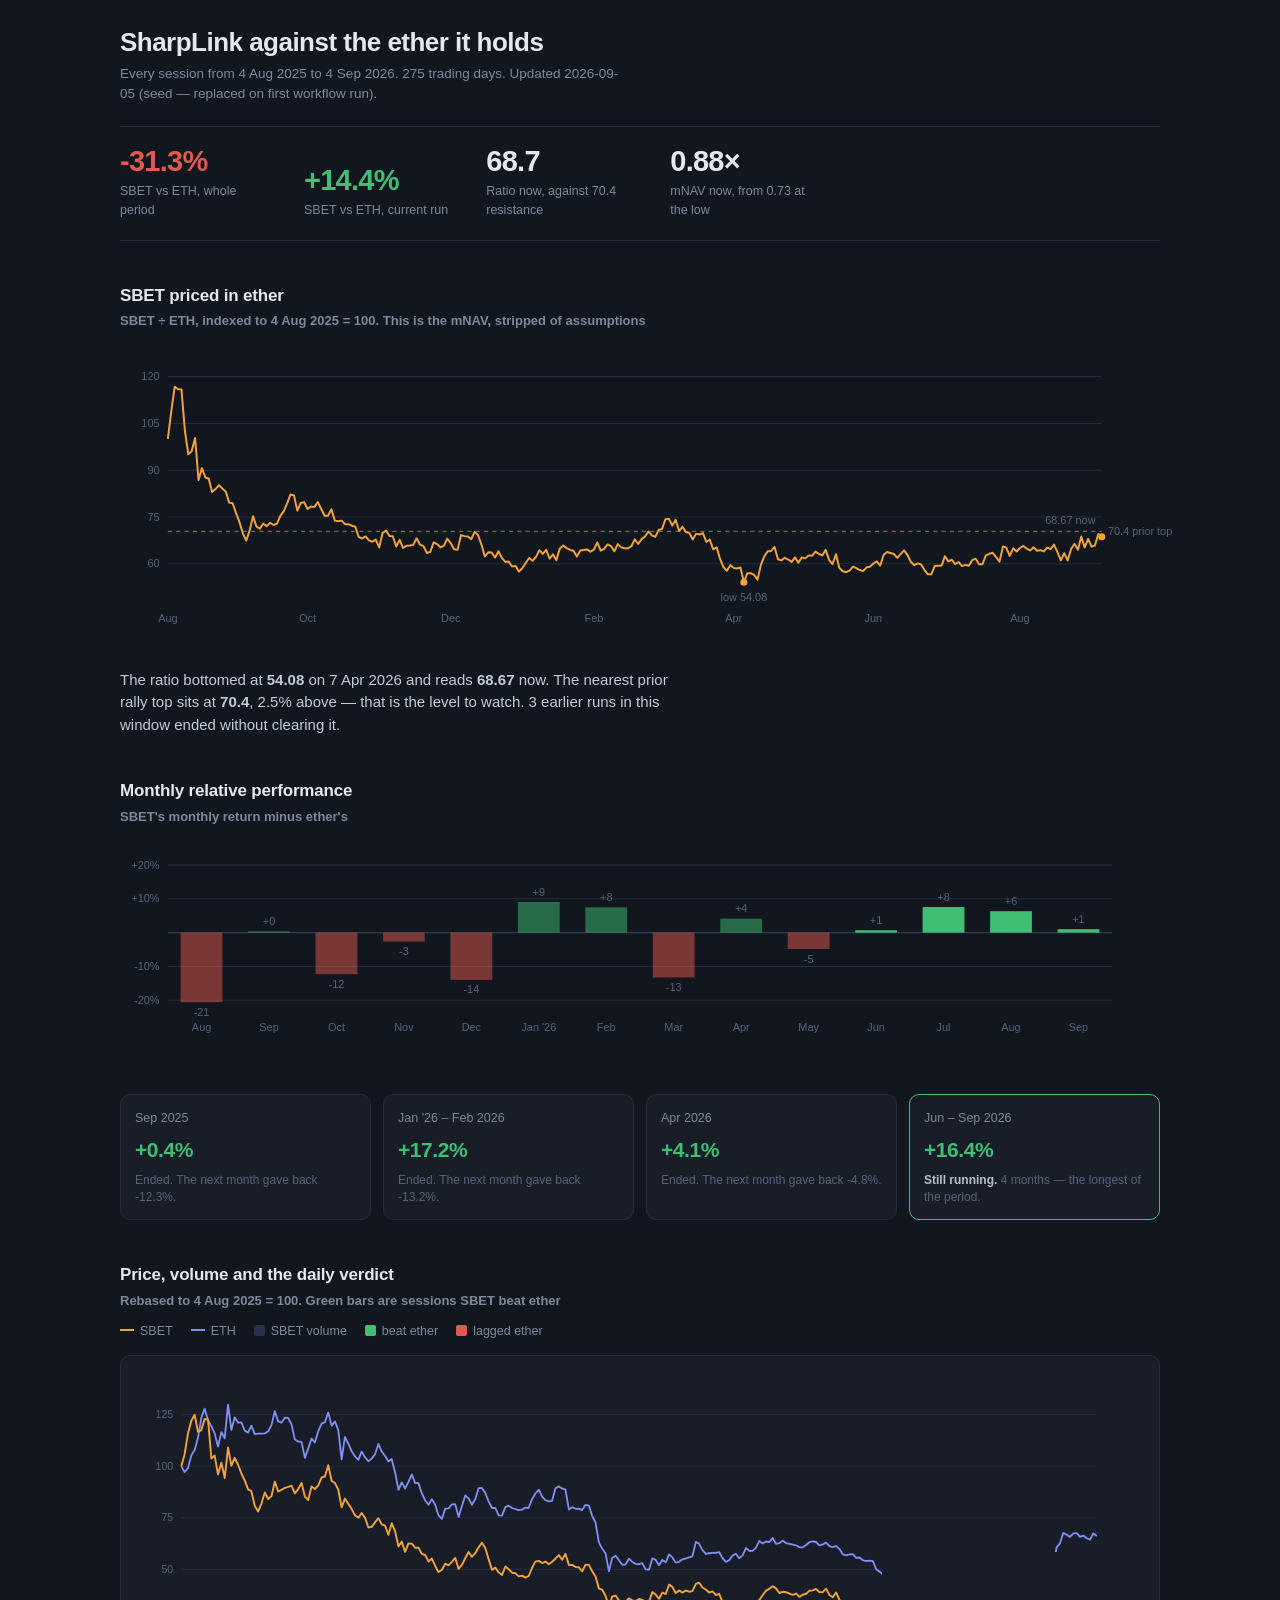
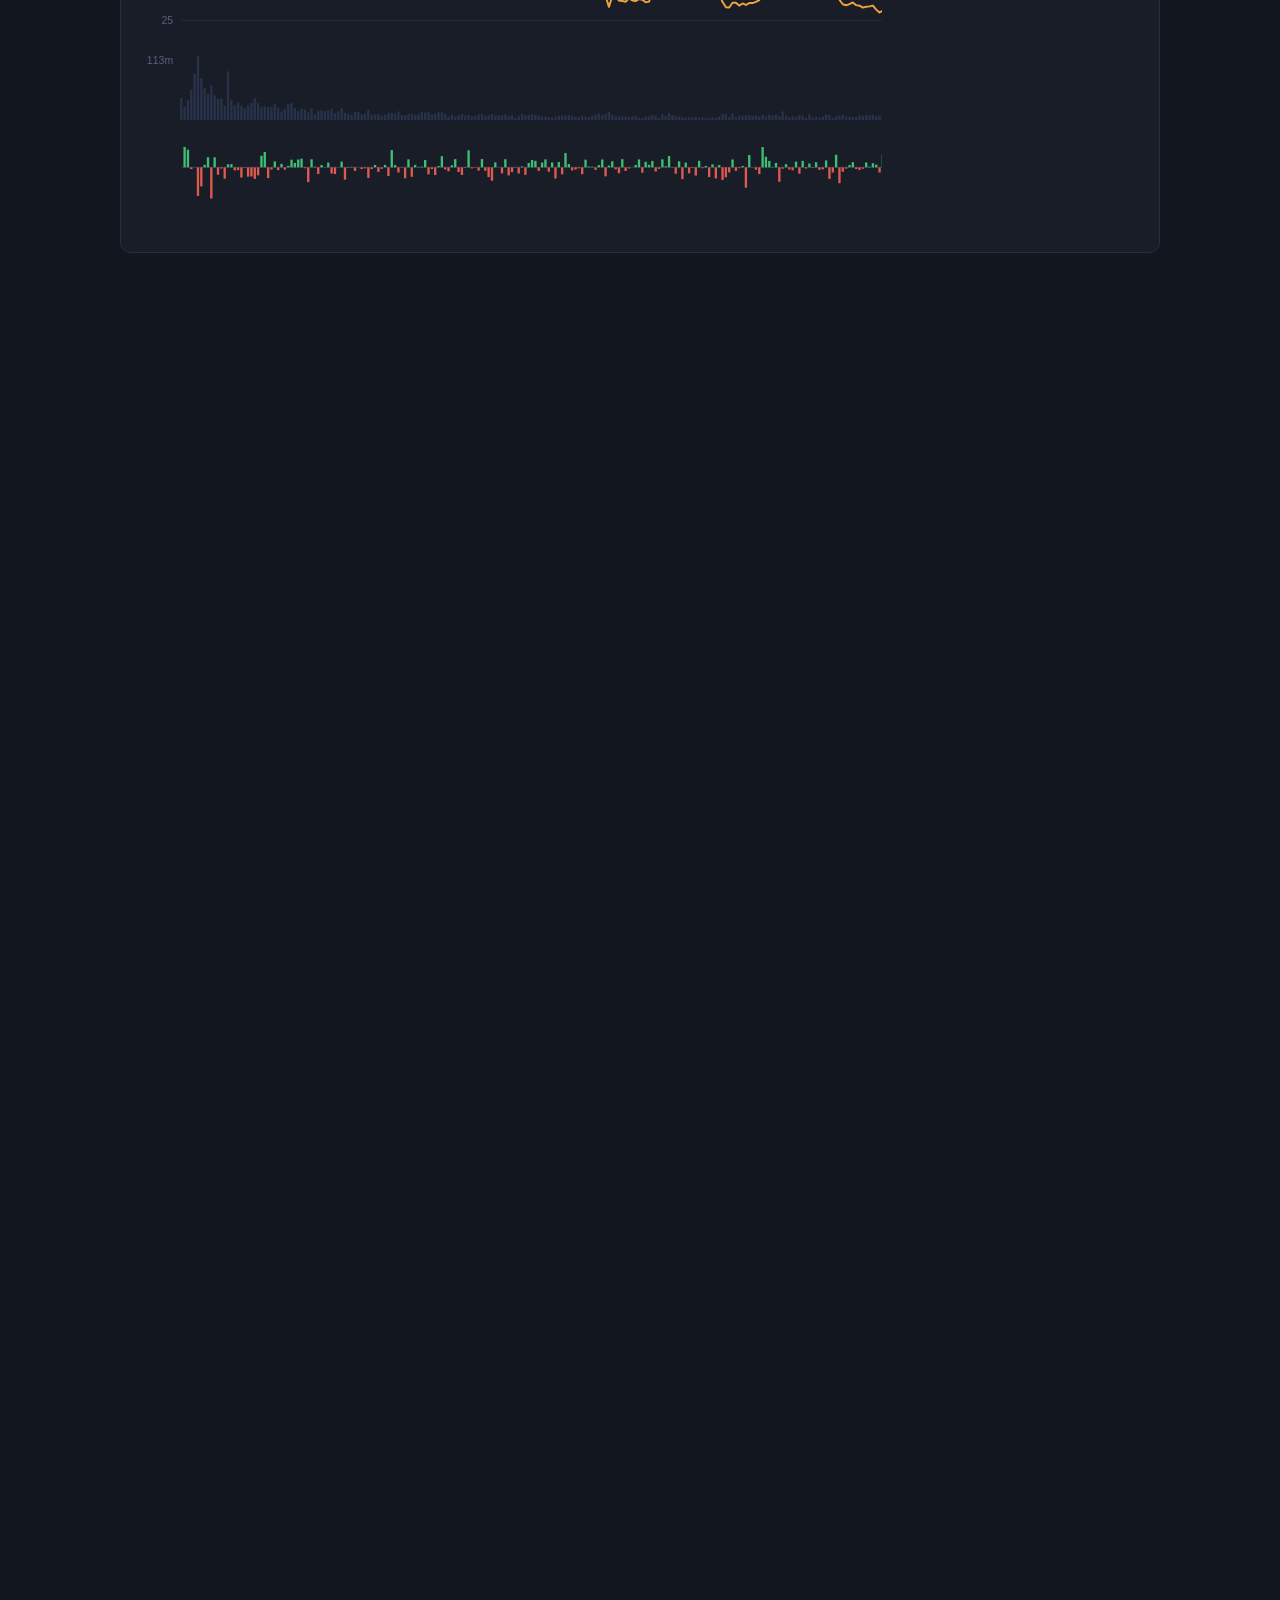
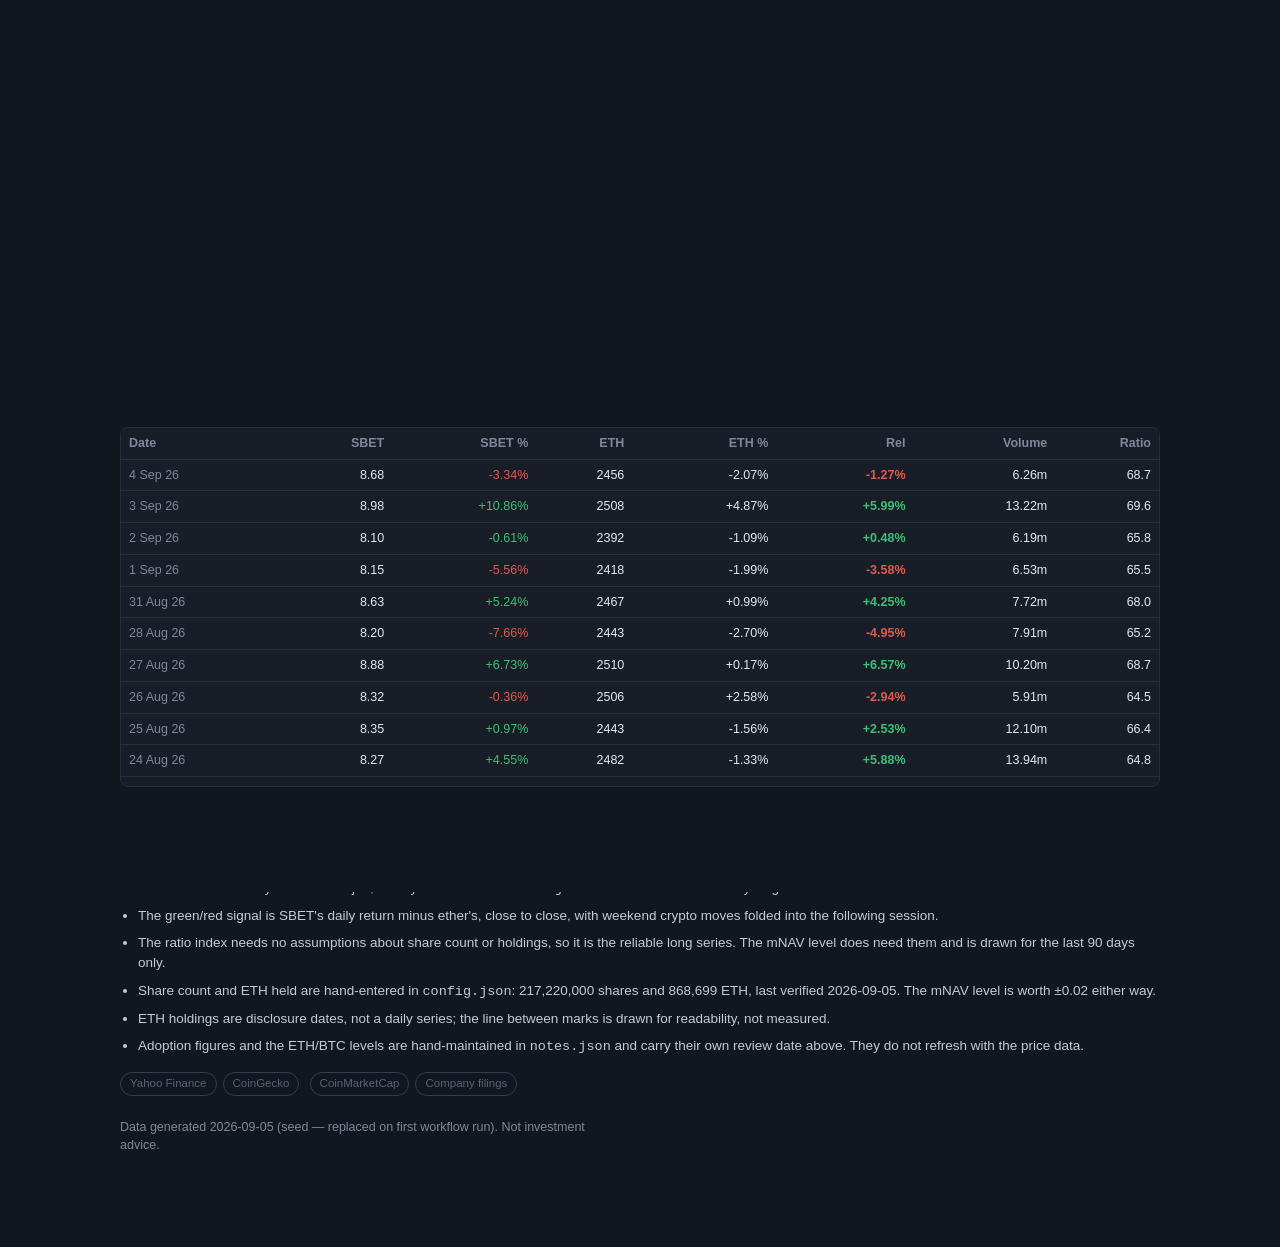
==== index.html @ e98cbf92 "Add SBET vs ETH mNAV dashboard Unpacks the seven files embedded in bootstrap.sh (index.html, update." ====
<!DOCTYPE html>
<html lang="en">
<head>
<meta charset="utf-8">
<meta name="viewport" content="width=device-width,initial-scale=1">
<title>SBET vs ETH — mNAV monitor</title>
<meta name="description" content="Daily tracker of SharpLink Gaming's market value against the ether it holds.">
<style>
  :root{
    --ground:#12161f;--panel:#181d28;--rule:#262d3c;--rule2:#333c50;
    --ink:#e4e8f0;--mute:#7e889c;--dim:#59627a;
    --sbet:#f2a33c;--eth:#8091f5;--up:#3fbf74;--dn:#e05a4e;--vol:#28324a;
  }
  *{box-sizing:border-box}
  html,body{margin:0;padding:0}
  body{background:var(--ground);color:var(--ink);
    font-family:"Inter","Helvetica Neue",Helvetica,Arial,system-ui,sans-serif;
    font-size:15px;line-height:1.5;-webkit-font-smoothing:antialiased;font-variant-numeric:tabular-nums}
  .wrap{max-width:1080px;margin:0 auto;padding:28px 20px 80px}
  h1{font-size:26px;line-height:1.15;letter-spacing:-.02em;font-weight:650;margin:0 0 6px}
  h2{font-size:17px;letter-spacing:-.01em;font-weight:620;margin:0 0 3px}
  h3{font-size:13px;font-weight:600;color:var(--mute);margin:0 0 12px}
  p{margin:0 0 12px;max-width:68ch;color:#c3cad8}
  .sub{color:var(--mute);font-size:13.5px;margin:0}
  section{margin-top:42px}
  b{font-weight:640}
  .hero{border-top:1px solid var(--rule);border-bottom:1px solid var(--rule);margin-top:22px;padding:20px 0}
  .figs{display:flex;flex-wrap:wrap;gap:26px 38px;align-items:flex-end}
  .fig{min-width:112px}
  .fig .v{font-size:29px;font-weight:650;letter-spacing:-.025em;line-height:1}
  .fig .l{font-size:12.5px;color:var(--mute);margin-top:6px;max-width:21ch}
  .pos{color:var(--up)}.neg{color:var(--dn)}
  .lg{display:flex;flex-wrap:wrap;gap:8px 18px;font-size:12.5px;color:var(--mute);margin:0 0 14px}
  .lg i{display:inline-block;width:11px;height:11px;border-radius:2px;margin-right:6px;vertical-align:-1px;font-style:normal}
  .lg .ln{width:14px;height:2px;border-radius:0;vertical-align:4px}
  svg{display:block;width:100%;height:auto;overflow:visible}
  .gridline{stroke:var(--rule);stroke-width:1}
  .axtx{fill:var(--dim);font-size:10.5px;font-family:inherit}
  .panel{background:var(--panel);border:1px solid var(--rule);border-radius:10px;padding:18px 16px}
  table{width:100%;border-collapse:collapse;font-size:12.5px}
  th,td{padding:6px 8px;text-align:right;border-bottom:1px solid var(--rule)}
  th{color:var(--mute);font-weight:600;position:sticky;top:0;background:var(--panel)}
  td:first-child,th:first-child{text-align:left;color:var(--mute)}
  .scroll{max-height:360px;overflow:auto;border:1px solid var(--rule);border-radius:8px;background:var(--panel)}
  .cards{display:grid;grid-template-columns:repeat(auto-fit,minmax(178px,1fr));gap:12px}
  .card{background:var(--panel);border:1px solid var(--rule);border-radius:10px;padding:14px}
  .card .v{font-size:21px;font-weight:640;letter-spacing:-.02em}
  .card .k{font-size:12.5px;color:var(--mute);margin-bottom:7px}
  .card .n{font-size:12px;color:var(--dim);margin-top:6px;line-height:1.4}
  .note{font-size:12.5px;color:var(--mute);max-width:72ch}
  .note b,.card .n b{color:#b8c0d0}
  ul{padding-left:18px;margin:0 0 12px;color:#c3cad8;font-size:13.5px}
  li{margin-bottom:7px}
  .tag{display:inline-block;font-size:11.5px;color:var(--dim);border:1px solid var(--rule2);
    border-radius:20px;padding:2px 9px;margin:0 6px 6px 0}
  #tip{font-size:12.5px;color:var(--mute);min-height:19px;margin-top:8px}
  #tip b{color:var(--ink)}
  .banner{border:1px solid var(--dn);background:rgba(224,90,78,.09);color:#f0b5af;
    border-radius:9px;padding:11px 14px;font-size:13px;margin-top:18px}
  .asof{font-size:11.5px;color:var(--dim);margin-top:8px}
  #err{display:none;border:1px solid var(--dn);background:rgba(224,90,78,.09);
    border-radius:9px;padding:16px;color:#f0b5af;font-size:14px}
  #load{color:var(--mute);font-size:14px;padding:40px 0}
  @media (max-width:560px){h1{font-size:22px}.fig .v{font-size:24px}}
</style>
</head>
<body>
<div class="wrap">
  <h1>SharpLink against the ether it holds</h1>
  <p class="sub" id="strap">Loading…</p>
  <div id="stale" class="banner" style="display:none"></div>
  <div id="err"></div>
  <div id="load">Fetching data…</div>

  <div id="app" style="display:none">
    <div class="hero"><div class="figs">
      <div class="fig"><div class="v" id="f1">–</div><div class="l" id="l1"></div></div>
      <div class="fig"><div class="v" id="f2">–</div><div class="l" id="l2"></div></div>
      <div class="fig"><div class="v" id="f3">–</div><div class="l" id="l3"></div></div>
      <div class="fig"><div class="v" id="f4">–</div><div class="l" id="l4"></div></div>
    </div></div>

    <section>
      <h2>SBET priced in ether</h2>
      <h3 id="h-ratio"></h3>
      <svg id="ratio" viewBox="0 0 1000 300" preserveAspectRatio="none"></svg>
      <p id="p-ratio" style="margin-top:14px"></p>
    </section>

    <section>
      <h2>Monthly relative performance</h2>
      <h3>SBET's monthly return minus ether's</h3>
      <svg id="mbars" viewBox="0 0 1000 230" preserveAspectRatio="none"></svg>
      <div class="cards" id="runs" style="margin-top:16px"></div>
    </section>

    <section>
      <h2>Price, volume and the daily verdict</h2>
      <h3 id="h-main"></h3>
      <div class="lg">
        <span><i class="ln" style="background:var(--sbet)"></i>SBET</span>
        <span><i class="ln" style="background:var(--eth)"></i>ETH</span>
        <span><i style="background:var(--vol)"></i>SBET volume</span>
        <span><i style="background:var(--up)"></i>beat ether</span>
        <span><i style="background:var(--dn)"></i>lagged ether</span>
      </div>
      <div class="panel">
        <svg id="main" viewBox="0 0 1000 430" preserveAspectRatio="none"></svg>
        <div id="tip">Tap or hover a session for the numbers.</div>
      </div>
      <p class="note" style="margin-top:14px" id="p-main"></p>
    </section>

    <section>
      <h2>mNAV level</h2>
      <h3 id="h-mnav"></h3>
      <svg id="mnav" viewBox="0 0 1000 220" preserveAspectRatio="none"></svg>
      <p class="note" style="margin-top:12px" id="p-mnav"></p>
    </section>

    <section>
      <h2>The treasury behind the multiple</h2>
      <h3>Disclosed ETH holdings, from company releases</h3>
      <svg id="hold" viewBox="0 0 1000 210" preserveAspectRatio="none"></svg>
      <p class="note" style="margin-top:12px" id="p-hold"></p>
    </section>

    <section>
      <h2>ETH/BTC</h2>
      <h3 id="h-ebtc"></h3>
      <svg id="ebtc" viewBox="0 0 1000 250" preserveAspectRatio="none"></svg>
      <p class="note" style="margin-top:12px" id="p-ebtc"></p>
    </section>

    <section>
      <h2>The adoption backdrop</h2>
      <div class="cards" id="cards"></div>
      <p class="note" style="margin-top:14px" id="p-adopt"></p>
      <p class="asof" id="adopt-asof"></p>
    </section>

    <section>
      <h2>Session data</h2>
      <div class="scroll"><table id="tbl"><thead><tr>
        <th>Date</th><th>SBET</th><th>SBET %</th><th>ETH</th><th>ETH %</th>
        <th>Rel</th><th>Volume</th><th>Ratio</th></tr></thead><tbody></tbody></table></div>
    </section>

    <section>
      <h2>Sources and limits</h2>
      <ul>
        <li>SBET daily bars from the Yahoo Finance chart API, split-adjusted, with Stooq as fallback.
          ETH and BTC daily closes from CoinGecko, with CoinMarketCap's data API as fallback. Refreshed
          by a scheduled job; history accumulates in <code>data.json</code> so the archive outlives any
          single API's lookback window.</li>
        <li>The green/red signal is SBET's daily return minus ether's, close to close, with weekend
          crypto moves folded into the following session.</li>
        <li>The ratio index needs no assumptions about share count or holdings, so it is the reliable
          long series. The mNAV level does need them and is drawn for the last 90 days only.</li>
        <li id="li-cfg"></li>
        <li>ETH holdings are disclosure dates, not a daily series; the line between marks is drawn for
          readability, not measured.</li>
        <li>Adoption figures and the ETH/BTC levels are hand-maintained in <code>notes.json</code> and
          carry their own review date above. They do not refresh with the price data.</li>
      </ul>
      <div style="margin-top:14px">
        <span class="tag">Yahoo Finance</span><span class="tag">CoinGecko</span>
        <span class="tag">CoinMarketCap</span><span class="tag">Company filings</span>
      </div>
      <p class="note" style="margin-top:16px" id="p-foot"></p>
    </section>
  </div>
</div>

<script>
const $=id=>document.getElementById(id);
const NS="http://www.w3.org/2000/svg";
const el=(n,a={})=>{const e=document.createElementNS(NS,n);for(const k in a)e.setAttribute(k,a[k]);return e;};
const MON=["Jan","Feb","Mar","Apr","May","Jun","Jul","Aug","Sep","Oct","Nov","Dec"];
const md=s=>{const p=s.split("-");return p[2].replace(/^0/,"")+" "+MON[+p[1]-1];};
const my=s=>{const p=s.split("-");return MON[+p[1]-1]+(p[1]==="01"?" '"+p[0].slice(2):"");};
const pc=(v,d)=>(v>=0?"+":"")+v.toFixed(d===undefined?2:d)+"%";
const monthTicks=a=>{const t=[];let l="";a.forEach((r,i)=>{const m=r.d.slice(0,7);
  if(m!==l){t.push([i,r.d]);l=m;}});return t;};

fetch("data.json?t="+Date.now()).then(r=>{
  if(!r.ok) throw new Error("data.json returned HTTP "+r.status);
  return r.json();
}).then(render).catch(e=>{
  $("load").style.display="none";
  $("err").style.display="block";
  $("err").textContent="Could not load data.json — "+e.message+
    ". The dashboard shows nothing rather than something stale.";
});

function render(D){
  const S=D.series, B=S.filter(r=>r.rel!==undefined), st=D.stats, N=D.notes;
  $("load").style.display="none"; $("app").style.display="block";
  $("strap").textContent="Every session from "+md(S[0].d)+" "+S[0].d.slice(0,4)+" to "+
    md(S[S.length-1].d)+" "+S[S.length-1].d.slice(0,4)+". "+S.length+
    " trading days. Updated "+D.generated+".";

  if(D.config.stale){
    $("stale").style.display="block";
    $("stale").innerHTML="<b>Holdings and share count are "+D.config.stale_days+
      " days old.</b> No free API publishes them, so they are maintained by hand in "+
      "config.json. The mNAV panel below is unreliable until they are refreshed; "+
      "the ratio chart is unaffected.";
  }

  /* hero */
  const hero=[
    [pc(D.legs[0].r,1), "SBET vs ETH, whole period"],
    [pc(D.legs[2].r,1), "SBET vs ETH, current run"],
    [st.ri_now.toFixed(1), st.shelf? "Ratio now, against "+st.shelf+" resistance"
                                   : "Ratio now — above every prior top"],
    [st.mnav_now? st.mnav_now.toFixed(2)+"\u00D7":"n/a",
     "mNAV now, from "+(st.mnav_low? st.mnav_low.toFixed(2):"–")+" at the low"]];
  hero.forEach(([v,l],i)=>{
    const f=$("f"+(i+1)); f.textContent=v; $("l"+(i+1)).textContent=l;
    if(i<2) f.className="v "+(parseFloat(v)>=0?"pos":"neg");
  });

  /* ---- ratio ---- */
  $("h-ratio").textContent="SBET \u00F7 ETH, indexed to "+md(S[0].d)+" "+S[0].d.slice(0,4)+
    " = 100. This is the mNAV, stripped of assumptions";
  (function(){
    const svg=$("ratio"),W=1000,PL=46,PR=56,PT=18,H=230,n=S.length;
    const vals=S.map(r=>r.ri), lo=Math.min(...vals)-6, hi=Math.max(...vals, st.shelf||0)+8;
    const step=(W-PL-PR)/(n-1), x=i=>PL+i*step, y=v=>PT+H-(v-lo)/(hi-lo)*H;
    const tick=Math.max(5,Math.round((hi-lo)/5/5)*5);
    for(let v=Math.ceil(lo/tick)*tick;v<hi;v+=tick){
      svg.appendChild(el("line",{x1:PL,x2:W-PR,y1:y(v),y2:y(v),class:"gridline"}));
      const t=el("text",{x:PL-8,y:y(v)+3.5,class:"axtx","text-anchor":"end"});
      t.textContent=v;svg.appendChild(t);}
    if(st.shelf){
      svg.appendChild(el("line",{x1:PL,x2:W-PR,y1:y(st.shelf),y2:y(st.shelf),
        stroke:"var(--dn)","stroke-width":1.2,"stroke-dasharray":"4 4",opacity:.8}));
      const t=el("text",{x:W-PR+6,y:y(st.shelf)+4,class:"axtx",fill:"var(--dn)"});
      t.textContent=st.shelf+" prior top";svg.appendChild(t);}
    svg.appendChild(el("path",{d:S.map((r,i)=>(i?"L":"M")+x(i).toFixed(1)+" "+y(r.ri).toFixed(1)).join(" "),
      fill:"none",stroke:"var(--sbet)","stroke-width":1.9,"stroke-linejoin":"round"}));
    const li=vals.indexOf(Math.min(...vals));
    [[li,"low "+st.low_ri,18],[n-1,st.ri_now+" now",-12]].forEach(([i,tx,dy])=>{
      svg.appendChild(el("circle",{cx:x(i),cy:y(vals[i]),r:3.4,fill:"var(--sbet)"}));
      const t=el("text",{x:x(i)+(i===n-1?-6:0),y:y(vals[i])+dy,class:"axtx",fill:"var(--mute)",
        "text-anchor":i===n-1?"end":"middle"});t.textContent=tx;svg.appendChild(t);});
    monthTicks(S).forEach(([i,d],k)=>{if(k%2)return;
      const t=el("text",{x:x(i),y:PT+H+20,class:"axtx","text-anchor":"middle"});
      t.textContent=my(d);svg.appendChild(t);});
  })();
  const dead=D.runs.filter(r=>!r.live), liveRun=D.runs.find(r=>r.live);
  $("p-ratio").innerHTML="The ratio bottomed at <b>"+st.low_ri+"</b> on "+md(st.low_d)+" "+
    st.low_d.slice(0,4)+" and reads <b>"+st.ri_now+"</b> now. "+
    (st.shelf
      ? "The nearest prior rally top sits at <b>"+st.shelf+"</b>, "+st.shelf_gap+
        "% above — that is the level to watch. "+dead.length+" earlier "+
        (dead.length===1?"run":"runs")+" in this window ended without clearing it."
      : "It has cleared every prior rally top in this window, which is the first genuinely new "+
        "information this chart has produced.");

  /* ---- monthly bars ---- */
  (function(){
    const svg=$("mbars"),W=1000,PL=46,PR=46,PT=16,H=150,M=D.months,n=M.length;
    const step=(W-PL-PR)/n,bw=step*0.62,mx=Math.max(...M.map(m=>Math.abs(m.r)))*1.12;
    const x=i=>PL+step*(i+0.5),y=v=>PT+H/2-v/mx*(H/2);
    svg.appendChild(el("line",{x1:PL,x2:W-PR,y1:y(0),y2:y(0),stroke:"var(--rule2)","stroke-width":1}));
    [-20,-10,10,20].forEach(v=>{if(Math.abs(v)>mx)return;
      svg.appendChild(el("line",{x1:PL,x2:W-PR,y1:y(v),y2:y(v),class:"gridline"}));
      const t=el("text",{x:PL-8,y:y(v)+3.5,class:"axtx","text-anchor":"end"});
      t.textContent=(v>0?"+":"")+v+"%";svg.appendChild(t);});
    const liveMonths=liveRun? M.filter(m=>m.m>=liveRun.a).length : 0;
    M.forEach((m,i)=>{
      svg.appendChild(el("rect",{x:x(i)-bw/2,y:Math.min(y(m.r),y(0)),width:bw,
        height:Math.abs(y(m.r)-y(0)),fill:m.r>0?"var(--up)":"var(--dn)",
        opacity:i>=n-liveMonths?1:.5}));
      const t=el("text",{x:x(i),y:PT+H+20,class:"axtx","text-anchor":"middle"});
      t.textContent=my(m.m+"-01");svg.appendChild(t);
      const v=el("text",{x:x(i),y:y(m.r)+(m.r>0?-6:13),class:"axtx","text-anchor":"middle",
        fill:m.r>0?"var(--up)":"var(--dn)"});
      v.textContent=(m.r>0?"+":"")+m.r.toFixed(0);svg.appendChild(v);});
  })();
  $("runs").innerHTML=D.runs.map(r=>{
    const span=r.a===r.b? my(r.a+"-01")+" "+r.a.slice(0,4) : my(r.a+"-01")+" \u2013 "+my(r.b+"-01")+" "+r.b.slice(0,4);
    const tail=r.live
      ? "<b>Still running.</b> "+r.n+" month"+(r.n>1?"s":"")+" \u2014 "+
        (r.n>Math.max(0,...dead.map(x=>x.n))?"the longest of the period.":"not yet the longest.")
      : "Ended. The next month gave back "+r.after.toFixed(1)+"%.";
    return '<div class="card"'+(r.live?' style="border-color:var(--up)"':'')+'><div class="k">'+
      span+'</div><div class="v'+(r.r>0?' pos':'')+'">'+pc(r.r,1)+
      '</div><div class="n">'+tail+'</div></div>';}).join("");

  /* ---- main overlay ---- */
  $("h-main").textContent="Rebased to "+md(S[0].d)+" "+S[0].d.slice(0,4)+
    " = 100. Green bars are sessions SBET beat ether";
  (function(){
    const svg=$("main"),W=1000,PL=44,PR=46,PT=14,PH=250,GAP=16,VH=64,SH=62,n=S.length;
    const step=(W-PL-PR)/(n-1),bw=Math.max(step*0.7,1.2);
    const s0=S[0].sbet,e0=S[0].eth;
    const rs=S.map(r=>r.sbet/s0*100),re=S.map(r=>r.eth/e0*100);
    const lo=Math.max(0,Math.min(...rs,...re)-8),hi=Math.max(...rs,...re)+8;
    const x=i=>PL+i*step,yP=v=>PT+PH-(v-lo)/(hi-lo)*PH;
    const vmax=Math.max(...S.map(r=>r.vol)),vTop=PT+PH+GAP,yV=v=>vTop+VH-v/vmax*VH;
    const sTop=vTop+VH+GAP+SH/2,smax=Math.max(...B.map(r=>Math.abs(r.rel))),yS=v=>sTop-v/smax*(SH/2);
    [25,50,75,100,125,150].forEach(v=>{if(v<lo||v>hi)return;
      svg.appendChild(el("line",{x1:PL,x2:W-PR,y1:yP(v),y2:yP(v),class:"gridline"}));
      const t=el("text",{x:PL-8,y:yP(v)+3.5,class:"axtx","text-anchor":"end"});
      t.textContent=v;svg.appendChild(t);});
    S.forEach((r,i)=>svg.appendChild(el("rect",{x:x(i)-bw/2,y:yV(r.vol),width:bw,
      height:vTop+VH-yV(r.vol),fill:"var(--vol)"})));
    const vh=el("text",{x:PL-8,y:vTop+8,class:"axtx","text-anchor":"end"});
    vh.textContent=(vmax/1e6).toFixed(0)+"m";svg.appendChild(vh);
    svg.appendChild(el("line",{x1:PL,x2:W-PR,y1:sTop,y2:sTop,stroke:"var(--rule2)","stroke-width":1}));
    B.forEach(r=>{const i=S.indexOf(r),yy=yS(r.rel);
      svg.appendChild(el("rect",{x:x(i)-bw/2,y:Math.min(yy,sTop),width:bw,
        height:Math.abs(sTop-yy),fill:r.rel>0?"var(--up)":"var(--dn)"}));});
    const pth=a=>a.map((v,i)=>(i?"L":"M")+x(i).toFixed(1)+" "+yP(v).toFixed(1)).join(" ");
    svg.appendChild(el("path",{d:pth(re),fill:"none",stroke:"var(--eth)","stroke-width":1.8,"stroke-linejoin":"round"}));
    svg.appendChild(el("path",{d:pth(rs),fill:"none",stroke:"var(--sbet)","stroke-width":1.9,"stroke-linejoin":"round"}));
    monthTicks(S).forEach(([i,d],k)=>{if(k%2)return;
      const t=el("text",{x:x(i),y:sTop+SH/2+18,class:"axtx","text-anchor":"middle"});
      t.textContent=my(d);svg.appendChild(t);});
    const cur=el("line",{x1:0,x2:0,y1:PT,y2:sTop+SH/2,stroke:"var(--rule2)","stroke-width":1,opacity:0});
    svg.appendChild(cur);
    svg.appendChild(el("rect",{x:0,y:0,width:W,height:430,fill:"transparent"}));
    function move(ev){
      const bb=svg.getBoundingClientRect();
      const px=(ev.touches?ev.touches[0].clientX:ev.clientX)-bb.left;
      const i=Math.max(0,Math.min(n-1,Math.round((px/bb.width*W-PL)/step))),r=S[i];
      cur.setAttribute("opacity",1);cur.setAttribute("x1",x(i));cur.setAttribute("x2",x(i));
      $("tip").innerHTML="<b>"+md(r.d)+" "+r.d.slice(0,4)+"</b> \u00B7 SBET $"+r.sbet.toFixed(2)+
        (r.rs!==undefined?" ("+pc(r.rs)+")":"")+" \u00B7 ETH $"+r.eth.toFixed(0)+
        (r.re!==undefined?" ("+pc(r.re)+")":"")+" \u00B7 vol "+(r.vol/1e6).toFixed(1)+"m"+
        (r.rel!==undefined?" \u00B7 <b style='color:"+(r.rel>0?"var(--up)":"var(--dn)")+
        "'>rel "+pc(r.rel)+"</b>":"")+" \u00B7 ratio "+r.ri.toFixed(1);}
    svg.addEventListener("mousemove",move);
    svg.addEventListener("touchmove",e=>{move(e);e.preventDefault();},{passive:false});
    svg.addEventListener("mouseleave",()=>{cur.setAttribute("opacity",0);
      $("tip").textContent="Tap or hover a session for the numbers.";});
  })();
  $("p-main").innerHTML="Across all "+st.sessions+" measurable sessions SBET beat ether on <b>"+
    st.green_pct+"%</b> of them. Green days average <b>"+pc(st.avg_green)+
    "</b> of outperformance against <b>"+pc(st.avg_red)+"</b> on red ones.";

  /* ---- mNAV ---- */
  const A=S.filter(r=>r.mnav!==undefined);
  $("h-mnav").textContent="Market cap \u00F7 ether held \u2014 "+
    D.config.eth_held.toLocaleString()+" ETH, "+(D.config.shares/1e6).toFixed(1)+
    "m shares, verified "+D.config.last_verified;
  (function(){
    const svg=$("mnav"),W=1000,PL=48,PR=46,PT=14,H=150,n=A.length;
    const v=A.map(r=>r.mnav),lo=Math.min(...v)-.03,hi=Math.max(...v)+.03;
    const step=(W-PL-PR)/(n-1),x=i=>PL+i*step,y=q=>PT+H-(q-lo)/(hi-lo)*H;
    for(let q=Math.ceil(lo*50)/50;q<hi;q+=0.06){
      svg.appendChild(el("line",{x1:PL,x2:W-PR,y1:y(q),y2:y(q),class:"gridline"}));
      const t=el("text",{x:PL-8,y:y(q)+3.5,class:"axtx","text-anchor":"end"});
      t.textContent=q.toFixed(2);svg.appendChild(t);}
    svg.appendChild(el("path",{d:A.map((r,i)=>(i?"L":"M")+x(i).toFixed(1)+" "+y(r.mnav).toFixed(1)).join(" "),
      fill:"none",stroke:"var(--sbet)","stroke-width":2.2,"stroke-linejoin":"round"}));
    [[v.indexOf(Math.min(...v)),17],[v.indexOf(Math.max(...v)),-10]].forEach(([i,dy])=>{
      svg.appendChild(el("circle",{cx:x(i),cy:y(v[i]),r:3.5,fill:"var(--sbet)"}));
      const t=el("text",{x:x(i)+(i>n-6?-6:0),y:y(v[i])+dy,class:"axtx",fill:"var(--mute)",
        "text-anchor":i>n-6?"end":"middle"});
      t.textContent=v[i].toFixed(3)+" \u00B7 "+md(A[i].d);svg.appendChild(t);});
    A.forEach((r,i)=>{if(i%10&&i!==n-1)return;
      const t=el("text",{x:x(i),y:PT+H+22,class:"axtx","text-anchor":"middle"});
      t.textContent=md(r.d);svg.appendChild(t);});
  })();
  $("p-mnav").innerHTML="Last 90 sessions only. Both denominators drift \u2014 SharpLink's holdings "+
    "and its share count \u2014 and neither is published daily, so extending a fixed-input mNAV "+
    "further back would be fiction. For the long view use the ratio chart above.";

  /* ---- holdings ---- */
  (function(){
    const svg=$("hold"),W=1000,PL=58,PR=58,PT=18,H=130,P=D.holdings,n=P.length;
    const vs=P.map(p=>p[1]),lo=Math.min(...vs)*0.96,hi=Math.max(...vs)*1.04;
    const step=(W-PL-PR)/(n-1),x=i=>PL+i*step,y=v=>PT+H-(v-lo)/(hi-lo)*H;
    for(let v=Math.ceil(lo/50000)*50000;v<hi;v+=50000){
      svg.appendChild(el("line",{x1:PL,x2:W-PR,y1:y(v),y2:y(v),class:"gridline"}));
      const t=el("text",{x:PL-8,y:y(v)+3.5,class:"axtx","text-anchor":"end"});
      t.textContent=(v/1000)+"k";svg.appendChild(t);}
    svg.appendChild(el("path",{d:P.map((p,i)=>(i?"L":"M")+x(i).toFixed(1)+" "+y(p[1]).toFixed(1)).join(" "),
      fill:"none",stroke:"var(--eth)","stroke-width":2,"stroke-linejoin":"round"}));
    P.forEach((p,i)=>{
      svg.appendChild(el("circle",{cx:x(i),cy:y(p[1]),r:3.2,fill:"var(--eth)"}));
      if(i===0||i===n-1){const t=el("text",{x:x(i),y:y(p[1])+16,class:"axtx",
        "text-anchor":"middle",fill:"var(--mute)"});
        t.textContent=p[1].toLocaleString();svg.appendChild(t);}
      const dl=el("text",{x:x(i),y:PT+H+22,class:"axtx","text-anchor":"middle"});
      dl.textContent=(i%2===0||i===n-1)?my(p[0]):"";svg.appendChild(dl);});
  })();
  (function(){
    const P=D.holdings,ch=(P[P.length-1][1]/P[0][1]-1)*100;
    $("p-hold").innerHTML=N.treasury_note.text+" Holdings have moved <b>"+pc(ch,1)+
      "</b> since "+my(P[0][0])+" "+P[0][0].slice(0,4)+", and the most recent leg is "+
      (P[P.length-1][1]<P[P.length-2][1]?"<b>down</b>":"up")+". Reviewed "+N.treasury_note.as_of+".";
  })();

  /* ---- ETH/BTC ---- */
  const E=S.filter(r=>r.eb!==undefined);
  $("h-ebtc").textContent=E.length? "Daily, computed from the same closes. Levels are hand-maintained"
                                  : "No BTC data in this build";
  if(E.length) (function(){
    const svg=$("ebtc"),W=1000,PL=56,PR=124,PT=18,H=170,n=E.length;
    const vs=E.map(r=>r.eb),L=N.ethbtc_levels.map(l=>l[0]);
    const lo=Math.min(...vs,...L)*0.94,hi=Math.max(...vs,...L)*1.05;
    const step=(W-PL-PR)/(n-1),x=i=>PL+i*step,y=v=>PT+H-(v-lo)/(hi-lo)*H;
    N.ethbtc_levels.forEach(([v,tx])=>{
      if(v<lo||v>hi)return;
      svg.appendChild(el("line",{x1:PL,x2:W-PR,y1:y(v),y2:y(v),stroke:"var(--rule2)",
        "stroke-width":1,"stroke-dasharray":"3 4"}));
      const t=el("text",{x:W-PR+8,y:y(v)+3.5,class:"axtx"});
      t.textContent=v.toFixed(4)+" "+tx;svg.appendChild(t);});
    svg.appendChild(el("path",{d:E.map((r,i)=>(i?"L":"M")+x(i).toFixed(1)+" "+y(r.eb).toFixed(1)).join(" "),
      fill:"none",stroke:"var(--eth)","stroke-width":1.9,"stroke-linejoin":"round"}));
    monthTicks(E).forEach(([i,d],k)=>{if(k%2)return;
      const t=el("text",{x:x(i),y:PT+H+22,class:"axtx","text-anchor":"middle"});
      t.textContent=my(d);svg.appendChild(t);});
  })();
  $("p-ebtc").innerHTML=E.length
    ? "ETH/BTC reads <b>"+st.ebtc_now.toFixed(4)+"</b>. The marked levels are hand-maintained in "+
      "notes.json and do not move with the data \u2014 revisit them when the ratio breaks range."
    : "BTC prices were unavailable on the last run, so this panel is empty rather than guessed.";

  /* ---- adoption ---- */
  $("cards").innerHTML=N.adoption.cards.map(c=>
    '<div class="card"><div class="k">'+c[0]+'</div><div class="v">'+c[1]+
    '</div><div class="n">'+c[2]+'</div></div>').join("");
  $("p-adopt").textContent=N.adoption.caveat;
  $("adopt-asof").textContent="These figures are hand-maintained and were last reviewed "+
    N.adoption.as_of+". They do not refresh with the price data.";

  /* ---- table + footer ---- */
  $("tbl").querySelector("tbody").innerHTML=S.slice().reverse().map(r=>{
    const c=r.rel===undefined?"":(r.rel>0?"pos":"neg");
    return "<tr><td>"+md(r.d)+" "+r.d.slice(2,4)+"</td><td>"+r.sbet.toFixed(2)+"</td><td class='"+c+
      "'>"+(r.rs===undefined?"\u2014":pc(r.rs))+"</td><td>"+r.eth.toFixed(0)+"</td><td>"+
      (r.re===undefined?"\u2014":pc(r.re))+"</td><td class='"+c+"'><b>"+
      (r.rel===undefined?"\u2014":pc(r.rel))+"</b></td><td>"+(r.vol/1e6).toFixed(2)+
      "m</td><td>"+r.ri.toFixed(1)+"</td></tr>";}).join("");
  $("li-cfg").innerHTML="Share count and ETH held are hand-entered in <code>config.json</code>: "+
    D.config.shares.toLocaleString()+" shares and "+D.config.eth_held.toLocaleString()+
    " ETH, last verified "+D.config.last_verified+". The mNAV level is worth \u00B10.02 either way.";
  $("p-foot").textContent="Data generated "+D.generated+". Not investment advice.";
}
</script>
</body>
</html>
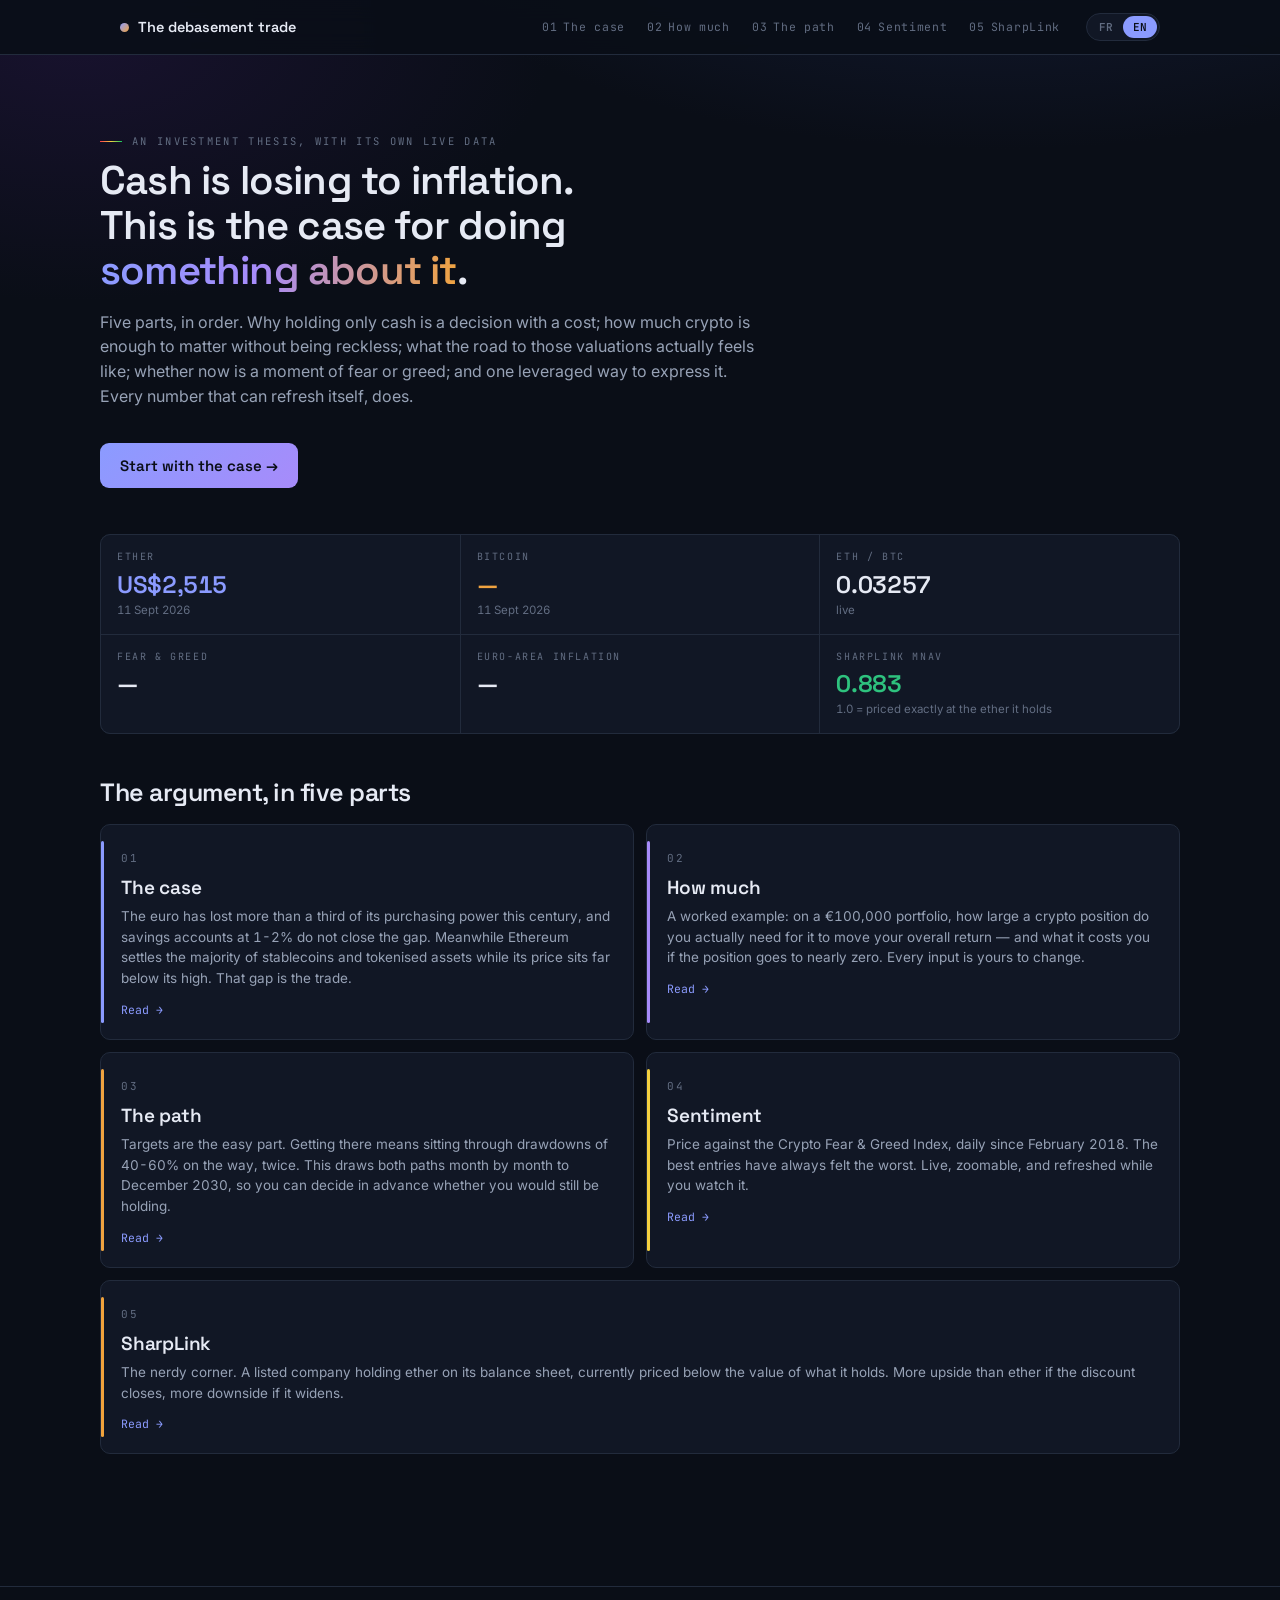
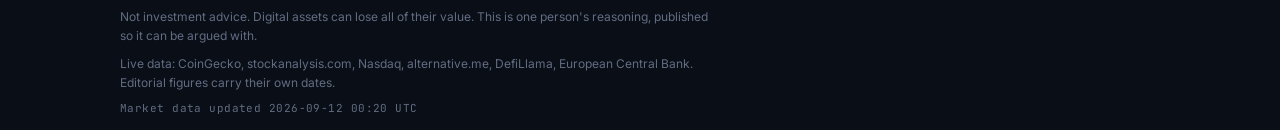
==== commit 031e28a9: "Expand into a five-part thesis app with FR/EN and shared live data Turns the single SBET dashboard i" ====
--- a/index.html
+++ b/index.html
@@ -1,448 +1,126 @@
 <!DOCTYPE html>
-<html lang="en">
+<html lang="fr">
 <head>
 <meta charset="utf-8">
-<meta name="viewport" content="width=device-width,initial-scale=1">
-<title>SBET vs ETH — mNAV monitor</title>
-<meta name="description" content="Daily tracker of SharpLink Gaming's market value against the ether it holds.">
+<meta name="viewport" content="width=device-width, initial-scale=1">
+<title>The debasement trade — an investment thesis</title>
+<meta name="description" content="Why crypto, how much, and what the road there looks like. Five dashboards with live data.">
+<meta name="theme-color" content="#0a0e17">
+<link rel="icon" href="data:image/svg+xml,%3Csvg xmlns='http://www.w3.org/2000/svg' viewBox='0 0 32 32'%3E%3Crect width='32' height='32' rx='7' fill='%230a0e17'/%3E%3Cpath d='M6 22l6-8 5 5 4-7 5 10' stroke='%238b9bff' stroke-width='2.4' fill='none' stroke-linecap='round' stroke-linejoin='round'/%3E%3C/svg%3E">
+<link rel="preconnect" href="https://fonts.googleapis.com">
+<link rel="preconnect" href="https://fonts.gstatic.com" crossorigin>
+<link href="https://fonts.googleapis.com/css2?family=Space+Grotesk:wght@400;500;600;700&family=Inter:wght@400;500;600&family=JetBrains+Mono:wght@400;500;600&display=swap" rel="stylesheet">
+<link rel="stylesheet" href="assets/app.css">
 <style>
-  :root{
-    --ground:#12161f;--panel:#181d28;--rule:#262d3c;--rule2:#333c50;
-    --ink:#e4e8f0;--mute:#7e889c;--dim:#59627a;
-    --sbet:#f2a33c;--eth:#8091f5;--up:#3fbf74;--dn:#e05a4e;--vol:#28324a;
-  }
-  *{box-sizing:border-box}
-  html,body{margin:0;padding:0}
-  body{background:var(--ground);color:var(--ink);
-    font-family:"Inter","Helvetica Neue",Helvetica,Arial,system-ui,sans-serif;
-    font-size:15px;line-height:1.5;-webkit-font-smoothing:antialiased;font-variant-numeric:tabular-nums}
-  .wrap{max-width:1080px;margin:0 auto;padding:28px 20px 80px}
-  h1{font-size:26px;line-height:1.15;letter-spacing:-.02em;font-weight:650;margin:0 0 6px}
-  h2{font-size:17px;letter-spacing:-.01em;font-weight:620;margin:0 0 3px}
-  h3{font-size:13px;font-weight:600;color:var(--mute);margin:0 0 12px}
-  p{margin:0 0 12px;max-width:68ch;color:#c3cad8}
-  .sub{color:var(--mute);font-size:13.5px;margin:0}
-  section{margin-top:42px}
-  b{font-weight:640}
-  .hero{border-top:1px solid var(--rule);border-bottom:1px solid var(--rule);margin-top:22px;padding:20px 0}
-  .figs{display:flex;flex-wrap:wrap;gap:26px 38px;align-items:flex-end}
-  .fig{min-width:112px}
-  .fig .v{font-size:29px;font-weight:650;letter-spacing:-.025em;line-height:1}
-  .fig .l{font-size:12.5px;color:var(--mute);margin-top:6px;max-width:21ch}
-  .pos{color:var(--up)}.neg{color:var(--dn)}
-  .lg{display:flex;flex-wrap:wrap;gap:8px 18px;font-size:12.5px;color:var(--mute);margin:0 0 14px}
-  .lg i{display:inline-block;width:11px;height:11px;border-radius:2px;margin-right:6px;vertical-align:-1px;font-style:normal}
-  .lg .ln{width:14px;height:2px;border-radius:0;vertical-align:4px}
-  svg{display:block;width:100%;height:auto;overflow:visible}
-  .gridline{stroke:var(--rule);stroke-width:1}
-  .axtx{fill:var(--dim);font-size:10.5px;font-family:inherit}
-  .panel{background:var(--panel);border:1px solid var(--rule);border-radius:10px;padding:18px 16px}
-  table{width:100%;border-collapse:collapse;font-size:12.5px}
-  th,td{padding:6px 8px;text-align:right;border-bottom:1px solid var(--rule)}
-  th{color:var(--mute);font-weight:600;position:sticky;top:0;background:var(--panel)}
-  td:first-child,th:first-child{text-align:left;color:var(--mute)}
-  .scroll{max-height:360px;overflow:auto;border:1px solid var(--rule);border-radius:8px;background:var(--panel)}
-  .cards{display:grid;grid-template-columns:repeat(auto-fit,minmax(178px,1fr));gap:12px}
-  .card{background:var(--panel);border:1px solid var(--rule);border-radius:10px;padding:14px}
-  .card .v{font-size:21px;font-weight:640;letter-spacing:-.02em}
-  .card .k{font-size:12.5px;color:var(--mute);margin-bottom:7px}
-  .card .n{font-size:12px;color:var(--dim);margin-top:6px;line-height:1.4}
-  .note{font-size:12.5px;color:var(--mute);max-width:72ch}
-  .note b,.card .n b{color:#b8c0d0}
-  ul{padding-left:18px;margin:0 0 12px;color:#c3cad8;font-size:13.5px}
-  li{margin-bottom:7px}
-  .tag{display:inline-block;font-size:11.5px;color:var(--dim);border:1px solid var(--rule2);
-    border-radius:20px;padding:2px 9px;margin:0 6px 6px 0}
-  #tip{font-size:12.5px;color:var(--mute);min-height:19px;margin-top:8px}
-  #tip b{color:var(--ink)}
-  .banner{border:1px solid var(--dn);background:rgba(224,90,78,.09);color:#f0b5af;
-    border-radius:9px;padding:11px 14px;font-size:13px;margin-top:18px}
-  .asof{font-size:11.5px;color:var(--dim);margin-top:8px}
-  #err{display:none;border:1px solid var(--dn);background:rgba(224,90,78,.09);
-    border-radius:9px;padding:16px;color:#f0b5af;font-size:14px}
-  #load{color:var(--mute);font-size:14px;padding:40px 0}
-  @media (max-width:560px){h1{font-size:22px}.fig .v{font-size:24px}}
+  .hero{padding:52px 0 8px}
+  .hero h1{max-width:19ch;margin-bottom:16px}
+  .hero h1 em{font-style:normal;
+    background:linear-gradient(92deg,var(--eth) 0%,#a78bfa 45%,var(--btc) 100%);
+    -webkit-background-clip:text;background-clip:text;color:transparent}
+  .hero .lede{font-size:16px;margin-top:14px}
+  .cta{display:inline-flex;align-items:center;gap:8px;margin-top:22px;
+    font-family:var(--display);font-weight:600;font-size:15px;color:#0a0e17;
+    background:linear-gradient(135deg,var(--eth),#a78bfa);
+    padding:11px 20px;border-radius:9px}
+  .cta:hover{text-decoration:none;filter:brightness(1.08)}
+  .ticks{margin-top:38px}
+  .cards{display:grid;grid-template-columns:repeat(2,1fr);gap:12px;margin-top:18px}
+  .card{display:block;background:var(--panel);border:1px solid var(--rule);
+    border-radius:var(--r);padding:20px;color:inherit;position:relative;transition:.16s}
+  .card:hover{text-decoration:none;border-color:var(--accent);background:var(--panel-2)}
+  .card .n{font-family:var(--mono);font-size:11px;letter-spacing:.2em;color:var(--ink-3)}
+  .card h3{margin:9px 0 7px;font-size:19px}
+  .card p{font-size:13.5px;color:var(--ink-2);margin:0;max-width:none}
+  .card .go{font-family:var(--mono);font-size:11.5px;color:var(--accent);margin-top:12px;display:block}
+  .card.wide{grid-column:1/-1}
+  .card .bar{position:absolute;left:0;top:16px;bottom:16px;width:3px;border-radius:3px}
+  @media (max-width:700px){ .cards{grid-template-columns:1fr} }
 </style>
 </head>
-<body>
-<div class="wrap">
-  <h1>SharpLink against the ether it holds</h1>
-  <p class="sub" id="strap">Loading…</p>
-  <div id="stale" class="banner" style="display:none"></div>
-  <div id="err"></div>
-  <div id="load">Fetching data…</div>
+<body class="has-glow">
+<main class="wrap page">
+  <section class="hero">
+    <p class="eyebrow spectrum" data-i18n="home.eyebrow"></p>
+    <h1 data-i18n-html="home.h1"></h1>
+    <p class="lede" data-i18n="home.lede"></p>
+    <a class="cta" href="thesis.html" data-i18n="home.start"></a>
+  </section>
 
-  <div id="app" style="display:none">
-    <div class="hero"><div class="figs">
-      <div class="fig"><div class="v" id="f1">–</div><div class="l" id="l1"></div></div>
-      <div class="fig"><div class="v" id="f2">–</div><div class="l" id="l2"></div></div>
-      <div class="fig"><div class="v" id="f3">–</div><div class="l" id="l3"></div></div>
-      <div class="fig"><div class="v" id="f4">–</div><div class="l" id="l4"></div></div>
-    </div></div>
+  <div class="strip g3 ticks" id="ticks"></div>
+  <div id="stalebox"></div>
 
-    <section>
-      <h2>SBET priced in ether</h2>
-      <h3 id="h-ratio"></h3>
-      <svg id="ratio" viewBox="0 0 1000 300" preserveAspectRatio="none"></svg>
-      <p id="p-ratio" style="margin-top:14px"></p>
-    </section>
+  <section class="sec">
+    <h2 data-i18n="home.parts"></h2>
+    <div class="cards" id="cards"></div>
+  </section>
+</main>
 
-    <section>
-      <h2>Monthly relative performance</h2>
-      <h3>SBET's monthly return minus ether's</h3>
-      <svg id="mbars" viewBox="0 0 1000 230" preserveAspectRatio="none"></svg>
-      <div class="cards" id="runs" style="margin-top:16px"></div>
-    </section>
+<script src="assets/i18n.js"></script>
+<script src="assets/shell.js"></script>
+<script>
+Shell.mount("home");
+const { t } = I18N;
+const S = Shell;
 
-    <section>
-      <h2>Price, volume and the daily verdict</h2>
-      <h3 id="h-main"></h3>
-      <div class="lg">
-        <span><i class="ln" style="background:var(--sbet)"></i>SBET</span>
-        <span><i class="ln" style="background:var(--eth)"></i>ETH</span>
-        <span><i style="background:var(--vol)"></i>SBET volume</span>
-        <span><i style="background:var(--up)"></i>beat ether</span>
-        <span><i style="background:var(--dn)"></i>lagged ether</span>
-      </div>
-      <div class="panel">
-        <svg id="main" viewBox="0 0 1000 430" preserveAspectRatio="none"></svg>
-        <div id="tip">Tap or hover a session for the numbers.</div>
-      </div>
-      <p class="note" style="margin-top:14px" id="p-main"></p>
-    </section>
+const CARDS = [
+  ["01","thesis.html","home.c1.t","home.c1.d","var(--eth)"],
+  ["02","allocation.html","home.c2.t","home.c2.d","#a78bfa"],
+  ["03","path.html","home.c3.t","home.c3.d","var(--btc)"],
+  ["04","sentiment.html","home.c4.t","home.c4.d","var(--neutral)"],
+  ["05","sbet.html","home.c5.t","home.c5.d","var(--sbet)"]
+];
 
-    <section>
-      <h2>mNAV level</h2>
-      <h3 id="h-mnav"></h3>
-      <svg id="mnav" viewBox="0 0 1000 220" preserveAspectRatio="none"></svg>
-      <p class="note" style="margin-top:12px" id="p-mnav"></p>
-    </section>
+function cards(){
+  document.getElementById("cards").innerHTML = CARDS.map(([n,href,tk,dk,col],i)=>
+    `<a class="card${i===4?" wide":""}" href="${href}">`+
+      `<span class="bar" style="background:${col}"></span>`+
+      `<span class="n">${n}</span>`+
+      `<h3>${t(tk)}</h3><p>${t(dk)}</p>`+
+      `<span class="go">${t("home.read")} →</span>`+
+    `</a>`).join("");
+}
 
-    <section>
-      <h2>The treasury behind the multiple</h2>
-      <h3>Disclosed ETH holdings, from company releases</h3>
-      <svg id="hold" viewBox="0 0 1000 210" preserveAspectRatio="none"></svg>
-      <p class="note" style="margin-top:12px" id="p-hold"></p>
-    </section>
+function cell(k, v, x, col){
+  return `<div class="cell"><div class="k">${k}</div>`+
+         `<div class="v"${col?` style="color:${col}"`:""}>${v}</div>`+
+         `<div class="x">${x||""}</div></div>`;
+}
 
-    <section>
-      <h2>ETH/BTC</h2>
-      <h3 id="h-ebtc"></h3>
-      <svg id="ebtc" viewBox="0 0 1000 250" preserveAspectRatio="none"></svg>
-      <p class="note" style="margin-top:12px" id="p-ebtc"></p>
-    </section>
+function fngColor(v){
+  const R=[[0,[255,59,78]],[25,[255,138,52]],[50,[244,208,63]],[75,[84,210,122]],[100,[16,201,95]]];
+  v=Math.max(0,Math.min(100,v));
+  let a=R[0],b=R[R.length-1];
+  for(let i=0;i<R.length-1;i++) if(v>=R[i][0]&&v<=R[i+1][0]){a=R[i];b=R[i+1];break;}
+  const f=(v-a[0])/((b[0]-a[0])||1);
+  return "rgb("+a[1].map((c,i)=>Math.round(c+(b[1][i]-c)*f)).join(",")+")";
+}
 
-    <section>
-      <h2>The adoption backdrop</h2>
-      <div class="cards" id="cards"></div>
-      <p class="note" style="margin-top:14px" id="p-adopt"></p>
-      <p class="asof" id="adopt-asof"></p>
-    </section>
+let DATA = null;
+function ticks(){
+  if(!DATA) return;
+  const st = DATA.stats, m = DATA.market || {};
+  const fng = m.fng, hicp = m.hicp;
+  document.getElementById("ticks").innerHTML =
+    cell(t("home.tick.eth"),  S.usd(st.eth_now),  S.date(DATA.series[DATA.series.length-1].d), "var(--eth)") +
+    cell(t("home.tick.btc"),  S.usd(m.btc_usd),   S.date(DATA.series[DATA.series.length-1].d), "var(--btc)") +
+    cell(t("home.tick.ratio"),S.num(st.ebtc_now,5), t("common.live")) +
+    cell(t("home.tick.fng"),  fng ? fng.value : "—",
+         fng ? fng.label : "", fng ? fngColor(fng.value) : null) +
+    cell(t("home.tick.infl"), hicp ? S.num(hicp.annual_rate,1)+" %" : "—",
+         hicp ? t("common.asof")+" "+S.date(hicp.annual_rate_date) : "") +
+    cell(t("home.tick.mnav"), S.num(st.mnav_now,3),
+         st.mnav_now < 1 ? t("sb.mnav.d") : "", st.mnav_now < 1 ? "var(--up)" : "var(--ink)");
 
-    <section>
-      <h2>Session data</h2>
-      <div class="scroll"><table id="tbl"><thead><tr>
-        <th>Date</th><th>SBET</th><th>SBET %</th><th>ETH</th><th>ETH %</th>
-        <th>Rel</th><th>Volume</th><th>Ratio</th></tr></thead><tbody></tbody></table></div>
-    </section>
+  const box = document.getElementById("stalebox");
+  box.innerHTML = (m.stale && m.stale.length)
+    ? `<div class="banner">${t("common.stale_market")}</div>` : "";
+}
 
-    <section>
-      <h2>Sources and limits</h2>
-      <ul>
-        <li>SBET daily bars from the Yahoo Finance chart API, split-adjusted, with Stooq as fallback.
-          ETH and BTC daily closes from CoinGecko, with CoinMarketCap's data API as fallback. Refreshed
-          by a scheduled job; history accumulates in <code>data.json</code> so the archive outlives any
-          single API's lookback window.</li>
-        <li>The green/red signal is SBET's daily return minus ether's, close to close, with weekend
-          crypto moves folded into the following session.</li>
-        <li>The ratio index needs no assumptions about share count or holdings, so it is the reliable
-          long series. The mNAV level does need them and is drawn for the last 90 days only.</li>
-        <li id="li-cfg"></li>
-        <li>ETH holdings are disclosure dates, not a daily series; the line between marks is drawn for
-          readability, not measured.</li>
-        <li>Adoption figures and the ETH/BTC levels are hand-maintained in <code>notes.json</code> and
-          carry their own review date above. They do not refresh with the price data.</li>
-      </ul>
-      <div style="margin-top:14px">
-        <span class="tag">Yahoo Finance</span><span class="tag">CoinGecko</span>
-        <span class="tag">CoinMarketCap</span><span class="tag">Company filings</span>
-      </div>
-      <p class="note" style="margin-top:16px" id="p-foot"></p>
-    </section>
-  </div>
-</div>
-
-<script>
-const $=id=>document.getElementById(id);
-const NS="http://www.w3.org/2000/svg";
-const el=(n,a={})=>{const e=document.createElementNS(NS,n);for(const k in a)e.setAttribute(k,a[k]);return e;};
-const MON=["Jan","Feb","Mar","Apr","May","Jun","Jul","Aug","Sep","Oct","Nov","Dec"];
-const md=s=>{const p=s.split("-");return p[2].replace(/^0/,"")+" "+MON[+p[1]-1];};
-const my=s=>{const p=s.split("-");return MON[+p[1]-1]+(p[1]==="01"?" '"+p[0].slice(2):"");};
-const pc=(v,d)=>(v>=0?"+":"")+v.toFixed(d===undefined?2:d)+"%";
-const monthTicks=a=>{const t=[];let l="";a.forEach((r,i)=>{const m=r.d.slice(0,7);
-  if(m!==l){t.push([i,r.d]);l=m;}});return t;};
-
-fetch("data.json?t="+Date.now()).then(r=>{
-  if(!r.ok) throw new Error("data.json returned HTTP "+r.status);
-  return r.json();
-}).then(render).catch(e=>{
-  $("load").style.display="none";
-  $("err").style.display="block";
-  $("err").textContent="Could not load data.json — "+e.message+
-    ". The dashboard shows nothing rather than something stale.";
-});
-
-function render(D){
-  const S=D.series, B=S.filter(r=>r.rel!==undefined), st=D.stats, N=D.notes;
-  $("load").style.display="none"; $("app").style.display="block";
-  $("strap").textContent="Every session from "+md(S[0].d)+" "+S[0].d.slice(0,4)+" to "+
-    md(S[S.length-1].d)+" "+S[S.length-1].d.slice(0,4)+". "+S.length+
-    " trading days. Updated "+D.generated+".";
-
-  if(D.config.stale){
-    $("stale").style.display="block";
-    $("stale").innerHTML="<b>Holdings and share count are "+D.config.stale_days+
-      " days old.</b> No free API publishes them, so they are maintained by hand in "+
-      "config.json. The mNAV panel below is unreliable until they are refreshed; "+
-      "the ratio chart is unaffected.";
-  }
-
-  /* hero */
-  const hero=[
-    [pc(D.legs[0].r,1), "SBET vs ETH, whole period"],
-    [pc(D.legs[2].r,1), "SBET vs ETH, current run"],
-    [st.ri_now.toFixed(1), st.shelf? "Ratio now, against "+st.shelf+" resistance"
-                                   : "Ratio now — above every prior top"],
-    [st.mnav_now? st.mnav_now.toFixed(2)+"\u00D7":"n/a",
-     "mNAV now, from "+(st.mnav_low? st.mnav_low.toFixed(2):"–")+" at the low"]];
-  hero.forEach(([v,l],i)=>{
-    const f=$("f"+(i+1)); f.textContent=v; $("l"+(i+1)).textContent=l;
-    if(i<2) f.className="v "+(parseFloat(v)>=0?"pos":"neg");
-  });
-
-  /* ---- ratio ---- */
-  $("h-ratio").textContent="SBET \u00F7 ETH, indexed to "+md(S[0].d)+" "+S[0].d.slice(0,4)+
-    " = 100. This is the mNAV, stripped of assumptions";
-  (function(){
-    const svg=$("ratio"),W=1000,PL=46,PR=56,PT=18,H=230,n=S.length;
-    const vals=S.map(r=>r.ri), lo=Math.min(...vals)-6, hi=Math.max(...vals, st.shelf||0)+8;
-    const step=(W-PL-PR)/(n-1), x=i=>PL+i*step, y=v=>PT+H-(v-lo)/(hi-lo)*H;
-    const tick=Math.max(5,Math.round((hi-lo)/5/5)*5);
-    for(let v=Math.ceil(lo/tick)*tick;v<hi;v+=tick){
-      svg.appendChild(el("line",{x1:PL,x2:W-PR,y1:y(v),y2:y(v),class:"gridline"}));
-      const t=el("text",{x:PL-8,y:y(v)+3.5,class:"axtx","text-anchor":"end"});
-      t.textContent=v;svg.appendChild(t);}
-    if(st.shelf){
-      svg.appendChild(el("line",{x1:PL,x2:W-PR,y1:y(st.shelf),y2:y(st.shelf),
-        stroke:"var(--dn)","stroke-width":1.2,"stroke-dasharray":"4 4",opacity:.8}));
-      const t=el("text",{x:W-PR+6,y:y(st.shelf)+4,class:"axtx",fill:"var(--dn)"});
-      t.textContent=st.shelf+" prior top";svg.appendChild(t);}
-    svg.appendChild(el("path",{d:S.map((r,i)=>(i?"L":"M")+x(i).toFixed(1)+" "+y(r.ri).toFixed(1)).join(" "),
-      fill:"none",stroke:"var(--sbet)","stroke-width":1.9,"stroke-linejoin":"round"}));
-    const li=vals.indexOf(Math.min(...vals));
-    [[li,"low "+st.low_ri,18],[n-1,st.ri_now+" now",-12]].forEach(([i,tx,dy])=>{
-      svg.appendChild(el("circle",{cx:x(i),cy:y(vals[i]),r:3.4,fill:"var(--sbet)"}));
-      const t=el("text",{x:x(i)+(i===n-1?-6:0),y:y(vals[i])+dy,class:"axtx",fill:"var(--mute)",
-        "text-anchor":i===n-1?"end":"middle"});t.textContent=tx;svg.appendChild(t);});
-    monthTicks(S).forEach(([i,d],k)=>{if(k%2)return;
-      const t=el("text",{x:x(i),y:PT+H+20,class:"axtx","text-anchor":"middle"});
-      t.textContent=my(d);svg.appendChild(t);});
-  })();
-  const dead=D.runs.filter(r=>!r.live), liveRun=D.runs.find(r=>r.live);
-  $("p-ratio").innerHTML="The ratio bottomed at <b>"+st.low_ri+"</b> on "+md(st.low_d)+" "+
-    st.low_d.slice(0,4)+" and reads <b>"+st.ri_now+"</b> now. "+
-    (st.shelf
-      ? "The nearest prior rally top sits at <b>"+st.shelf+"</b>, "+st.shelf_gap+
-        "% above — that is the level to watch. "+dead.length+" earlier "+
-        (dead.length===1?"run":"runs")+" in this window ended without clearing it."
-      : "It has cleared every prior rally top in this window, which is the first genuinely new "+
-        "information this chart has produced.");
-
-  /* ---- monthly bars ---- */
-  (function(){
-    const svg=$("mbars"),W=1000,PL=46,PR=46,PT=16,H=150,M=D.months,n=M.length;
-    const step=(W-PL-PR)/n,bw=step*0.62,mx=Math.max(...M.map(m=>Math.abs(m.r)))*1.12;
-    const x=i=>PL+step*(i+0.5),y=v=>PT+H/2-v/mx*(H/2);
-    svg.appendChild(el("line",{x1:PL,x2:W-PR,y1:y(0),y2:y(0),stroke:"var(--rule2)","stroke-width":1}));
-    [-20,-10,10,20].forEach(v=>{if(Math.abs(v)>mx)return;
-      svg.appendChild(el("line",{x1:PL,x2:W-PR,y1:y(v),y2:y(v),class:"gridline"}));
-      const t=el("text",{x:PL-8,y:y(v)+3.5,class:"axtx","text-anchor":"end"});
-      t.textContent=(v>0?"+":"")+v+"%";svg.appendChild(t);});
-    const liveMonths=liveRun? M.filter(m=>m.m>=liveRun.a).length : 0;
-    M.forEach((m,i)=>{
-      svg.appendChild(el("rect",{x:x(i)-bw/2,y:Math.min(y(m.r),y(0)),width:bw,
-        height:Math.abs(y(m.r)-y(0)),fill:m.r>0?"var(--up)":"var(--dn)",
-        opacity:i>=n-liveMonths?1:.5}));
-      const t=el("text",{x:x(i),y:PT+H+20,class:"axtx","text-anchor":"middle"});
-      t.textContent=my(m.m+"-01");svg.appendChild(t);
-      const v=el("text",{x:x(i),y:y(m.r)+(m.r>0?-6:13),class:"axtx","text-anchor":"middle",
-        fill:m.r>0?"var(--up)":"var(--dn)"});
-      v.textContent=(m.r>0?"+":"")+m.r.toFixed(0);svg.appendChild(v);});
-  })();
-  $("runs").innerHTML=D.runs.map(r=>{
-    const span=r.a===r.b? my(r.a+"-01")+" "+r.a.slice(0,4) : my(r.a+"-01")+" \u2013 "+my(r.b+"-01")+" "+r.b.slice(0,4);
-    const tail=r.live
-      ? "<b>Still running.</b> "+r.n+" month"+(r.n>1?"s":"")+" \u2014 "+
-        (r.n>Math.max(0,...dead.map(x=>x.n))?"the longest of the period.":"not yet the longest.")
-      : "Ended. The next month gave back "+r.after.toFixed(1)+"%.";
-    return '<div class="card"'+(r.live?' style="border-color:var(--up)"':'')+'><div class="k">'+
-      span+'</div><div class="v'+(r.r>0?' pos':'')+'">'+pc(r.r,1)+
-      '</div><div class="n">'+tail+'</div></div>';}).join("");
-
-  /* ---- main overlay ---- */
-  $("h-main").textContent="Rebased to "+md(S[0].d)+" "+S[0].d.slice(0,4)+
-    " = 100. Green bars are sessions SBET beat ether";
-  (function(){
-    const svg=$("main"),W=1000,PL=44,PR=46,PT=14,PH=250,GAP=16,VH=64,SH=62,n=S.length;
-    const step=(W-PL-PR)/(n-1),bw=Math.max(step*0.7,1.2);
-    const s0=S[0].sbet,e0=S[0].eth;
-    const rs=S.map(r=>r.sbet/s0*100),re=S.map(r=>r.eth/e0*100);
-    const lo=Math.max(0,Math.min(...rs,...re)-8),hi=Math.max(...rs,...re)+8;
-    const x=i=>PL+i*step,yP=v=>PT+PH-(v-lo)/(hi-lo)*PH;
-    const vmax=Math.max(...S.map(r=>r.vol)),vTop=PT+PH+GAP,yV=v=>vTop+VH-v/vmax*VH;
-    const sTop=vTop+VH+GAP+SH/2,smax=Math.max(...B.map(r=>Math.abs(r.rel))),yS=v=>sTop-v/smax*(SH/2);
-    [25,50,75,100,125,150].forEach(v=>{if(v<lo||v>hi)return;
-      svg.appendChild(el("line",{x1:PL,x2:W-PR,y1:yP(v),y2:yP(v),class:"gridline"}));
-      const t=el("text",{x:PL-8,y:yP(v)+3.5,class:"axtx","text-anchor":"end"});
-      t.textContent=v;svg.appendChild(t);});
-    S.forEach((r,i)=>svg.appendChild(el("rect",{x:x(i)-bw/2,y:yV(r.vol),width:bw,
-      height:vTop+VH-yV(r.vol),fill:"var(--vol)"})));
-    const vh=el("text",{x:PL-8,y:vTop+8,class:"axtx","text-anchor":"end"});
-    vh.textContent=(vmax/1e6).toFixed(0)+"m";svg.appendChild(vh);
-    svg.appendChild(el("line",{x1:PL,x2:W-PR,y1:sTop,y2:sTop,stroke:"var(--rule2)","stroke-width":1}));
-    B.forEach(r=>{const i=S.indexOf(r),yy=yS(r.rel);
-      svg.appendChild(el("rect",{x:x(i)-bw/2,y:Math.min(yy,sTop),width:bw,
-        height:Math.abs(sTop-yy),fill:r.rel>0?"var(--up)":"var(--dn)"}));});
-    const pth=a=>a.map((v,i)=>(i?"L":"M")+x(i).toFixed(1)+" "+yP(v).toFixed(1)).join(" ");
-    svg.appendChild(el("path",{d:pth(re),fill:"none",stroke:"var(--eth)","stroke-width":1.8,"stroke-linejoin":"round"}));
-    svg.appendChild(el("path",{d:pth(rs),fill:"none",stroke:"var(--sbet)","stroke-width":1.9,"stroke-linejoin":"round"}));
-    monthTicks(S).forEach(([i,d],k)=>{if(k%2)return;
-      const t=el("text",{x:x(i),y:sTop+SH/2+18,class:"axtx","text-anchor":"middle"});
-      t.textContent=my(d);svg.appendChild(t);});
-    const cur=el("line",{x1:0,x2:0,y1:PT,y2:sTop+SH/2,stroke:"var(--rule2)","stroke-width":1,opacity:0});
-    svg.appendChild(cur);
-    svg.appendChild(el("rect",{x:0,y:0,width:W,height:430,fill:"transparent"}));
-    function move(ev){
-      const bb=svg.getBoundingClientRect();
-      const px=(ev.touches?ev.touches[0].clientX:ev.clientX)-bb.left;
-      const i=Math.max(0,Math.min(n-1,Math.round((px/bb.width*W-PL)/step))),r=S[i];
-      cur.setAttribute("opacity",1);cur.setAttribute("x1",x(i));cur.setAttribute("x2",x(i));
-      $("tip").innerHTML="<b>"+md(r.d)+" "+r.d.slice(0,4)+"</b> \u00B7 SBET $"+r.sbet.toFixed(2)+
-        (r.rs!==undefined?" ("+pc(r.rs)+")":"")+" \u00B7 ETH $"+r.eth.toFixed(0)+
-        (r.re!==undefined?" ("+pc(r.re)+")":"")+" \u00B7 vol "+(r.vol/1e6).toFixed(1)+"m"+
-        (r.rel!==undefined?" \u00B7 <b style='color:"+(r.rel>0?"var(--up)":"var(--dn)")+
-        "'>rel "+pc(r.rel)+"</b>":"")+" \u00B7 ratio "+r.ri.toFixed(1);}
-    svg.addEventListener("mousemove",move);
-    svg.addEventListener("touchmove",e=>{move(e);e.preventDefault();},{passive:false});
-    svg.addEventListener("mouseleave",()=>{cur.setAttribute("opacity",0);
-      $("tip").textContent="Tap or hover a session for the numbers.";});
-  })();
-  $("p-main").innerHTML="Across all "+st.sessions+" measurable sessions SBET beat ether on <b>"+
-    st.green_pct+"%</b> of them. Green days average <b>"+pc(st.avg_green)+
-    "</b> of outperformance against <b>"+pc(st.avg_red)+"</b> on red ones.";
-
-  /* ---- mNAV ---- */
-  const A=S.filter(r=>r.mnav!==undefined);
-  $("h-mnav").textContent="Market cap \u00F7 ether held \u2014 "+
-    D.config.eth_held.toLocaleString()+" ETH, "+(D.config.shares/1e6).toFixed(1)+
-    "m shares, verified "+D.config.last_verified;
-  (function(){
-    const svg=$("mnav"),W=1000,PL=48,PR=46,PT=14,H=150,n=A.length;
-    const v=A.map(r=>r.mnav),lo=Math.min(...v)-.03,hi=Math.max(...v)+.03;
-    const step=(W-PL-PR)/(n-1),x=i=>PL+i*step,y=q=>PT+H-(q-lo)/(hi-lo)*H;
-    for(let q=Math.ceil(lo*50)/50;q<hi;q+=0.06){
-      svg.appendChild(el("line",{x1:PL,x2:W-PR,y1:y(q),y2:y(q),class:"gridline"}));
-      const t=el("text",{x:PL-8,y:y(q)+3.5,class:"axtx","text-anchor":"end"});
-      t.textContent=q.toFixed(2);svg.appendChild(t);}
-    svg.appendChild(el("path",{d:A.map((r,i)=>(i?"L":"M")+x(i).toFixed(1)+" "+y(r.mnav).toFixed(1)).join(" "),
-      fill:"none",stroke:"var(--sbet)","stroke-width":2.2,"stroke-linejoin":"round"}));
-    [[v.indexOf(Math.min(...v)),17],[v.indexOf(Math.max(...v)),-10]].forEach(([i,dy])=>{
-      svg.appendChild(el("circle",{cx:x(i),cy:y(v[i]),r:3.5,fill:"var(--sbet)"}));
-      const t=el("text",{x:x(i)+(i>n-6?-6:0),y:y(v[i])+dy,class:"axtx",fill:"var(--mute)",
-        "text-anchor":i>n-6?"end":"middle"});
-      t.textContent=v[i].toFixed(3)+" \u00B7 "+md(A[i].d);svg.appendChild(t);});
-    A.forEach((r,i)=>{if(i%10&&i!==n-1)return;
-      const t=el("text",{x:x(i),y:PT+H+22,class:"axtx","text-anchor":"middle"});
-      t.textContent=md(r.d);svg.appendChild(t);});
-  })();
-  $("p-mnav").innerHTML="Last 90 sessions only. Both denominators drift \u2014 SharpLink's holdings "+
-    "and its share count \u2014 and neither is published daily, so extending a fixed-input mNAV "+
-    "further back would be fiction. For the long view use the ratio chart above.";
-
-  /* ---- holdings ---- */
-  (function(){
-    const svg=$("hold"),W=1000,PL=58,PR=58,PT=18,H=130,P=D.holdings,n=P.length;
-    const vs=P.map(p=>p[1]),lo=Math.min(...vs)*0.96,hi=Math.max(...vs)*1.04;
-    const step=(W-PL-PR)/(n-1),x=i=>PL+i*step,y=v=>PT+H-(v-lo)/(hi-lo)*H;
-    for(let v=Math.ceil(lo/50000)*50000;v<hi;v+=50000){
-      svg.appendChild(el("line",{x1:PL,x2:W-PR,y1:y(v),y2:y(v),class:"gridline"}));
-      const t=el("text",{x:PL-8,y:y(v)+3.5,class:"axtx","text-anchor":"end"});
-      t.textContent=(v/1000)+"k";svg.appendChild(t);}
-    svg.appendChild(el("path",{d:P.map((p,i)=>(i?"L":"M")+x(i).toFixed(1)+" "+y(p[1]).toFixed(1)).join(" "),
-      fill:"none",stroke:"var(--eth)","stroke-width":2,"stroke-linejoin":"round"}));
-    P.forEach((p,i)=>{
-      svg.appendChild(el("circle",{cx:x(i),cy:y(p[1]),r:3.2,fill:"var(--eth)"}));
-      if(i===0||i===n-1){const t=el("text",{x:x(i),y:y(p[1])+16,class:"axtx",
-        "text-anchor":"middle",fill:"var(--mute)"});
-        t.textContent=p[1].toLocaleString();svg.appendChild(t);}
-      const dl=el("text",{x:x(i),y:PT+H+22,class:"axtx","text-anchor":"middle"});
-      dl.textContent=(i%2===0||i===n-1)?my(p[0]):"";svg.appendChild(dl);});
-  })();
-  (function(){
-    const P=D.holdings,ch=(P[P.length-1][1]/P[0][1]-1)*100;
-    $("p-hold").innerHTML=N.treasury_note.text+" Holdings have moved <b>"+pc(ch,1)+
-      "</b> since "+my(P[0][0])+" "+P[0][0].slice(0,4)+", and the most recent leg is "+
-      (P[P.length-1][1]<P[P.length-2][1]?"<b>down</b>":"up")+". Reviewed "+N.treasury_note.as_of+".";
-  })();
-
-  /* ---- ETH/BTC ---- */
-  const E=S.filter(r=>r.eb!==undefined);
-  $("h-ebtc").textContent=E.length? "Daily, computed from the same closes. Levels are hand-maintained"
-                                  : "No BTC data in this build";
-  if(E.length) (function(){
-    const svg=$("ebtc"),W=1000,PL=56,PR=124,PT=18,H=170,n=E.length;
-    const vs=E.map(r=>r.eb),L=N.ethbtc_levels.map(l=>l[0]);
-    const lo=Math.min(...vs,...L)*0.94,hi=Math.max(...vs,...L)*1.05;
-    const step=(W-PL-PR)/(n-1),x=i=>PL+i*step,y=v=>PT+H-(v-lo)/(hi-lo)*H;
-    N.ethbtc_levels.forEach(([v,tx])=>{
-      if(v<lo||v>hi)return;
-      svg.appendChild(el("line",{x1:PL,x2:W-PR,y1:y(v),y2:y(v),stroke:"var(--rule2)",
-        "stroke-width":1,"stroke-dasharray":"3 4"}));
-      const t=el("text",{x:W-PR+8,y:y(v)+3.5,class:"axtx"});
-      t.textContent=v.toFixed(4)+" "+tx;svg.appendChild(t);});
-    svg.appendChild(el("path",{d:E.map((r,i)=>(i?"L":"M")+x(i).toFixed(1)+" "+y(r.eb).toFixed(1)).join(" "),
-      fill:"none",stroke:"var(--eth)","stroke-width":1.9,"stroke-linejoin":"round"}));
-    monthTicks(E).forEach(([i,d],k)=>{if(k%2)return;
-      const t=el("text",{x:x(i),y:PT+H+22,class:"axtx","text-anchor":"middle"});
-      t.textContent=my(d);svg.appendChild(t);});
-  })();
-  $("p-ebtc").innerHTML=E.length
-    ? "ETH/BTC reads <b>"+st.ebtc_now.toFixed(4)+"</b>. The marked levels are hand-maintained in "+
-      "notes.json and do not move with the data \u2014 revisit them when the ratio breaks range."
-    : "BTC prices were unavailable on the last run, so this panel is empty rather than guessed.";
-
-  /* ---- adoption ---- */
-  $("cards").innerHTML=N.adoption.cards.map(c=>
-    '<div class="card"><div class="k">'+c[0]+'</div><div class="v">'+c[1]+
-    '</div><div class="n">'+c[2]+'</div></div>').join("");
-  $("p-adopt").textContent=N.adoption.caveat;
-  $("adopt-asof").textContent="These figures are hand-maintained and were last reviewed "+
-    N.adoption.as_of+". They do not refresh with the price data.";
-
-  /* ---- table + footer ---- */
-  $("tbl").querySelector("tbody").innerHTML=S.slice().reverse().map(r=>{
-    const c=r.rel===undefined?"":(r.rel>0?"pos":"neg");
-    return "<tr><td>"+md(r.d)+" "+r.d.slice(2,4)+"</td><td>"+r.sbet.toFixed(2)+"</td><td class='"+c+
-      "'>"+(r.rs===undefined?"\u2014":pc(r.rs))+"</td><td>"+r.eth.toFixed(0)+"</td><td>"+
-      (r.re===undefined?"\u2014":pc(r.re))+"</td><td class='"+c+"'><b>"+
-      (r.rel===undefined?"\u2014":pc(r.rel))+"</b></td><td>"+(r.vol/1e6).toFixed(2)+
-      "m</td><td>"+r.ri.toFixed(1)+"</td></tr>";}).join("");
-  $("li-cfg").innerHTML="Share count and ETH held are hand-entered in <code>config.json</code>: "+
-    D.config.shares.toLocaleString()+" shares and "+D.config.eth_held.toLocaleString()+
-    " ETH, last verified "+D.config.last_verified+". The mNAV level is worth \u00B10.02 either way.";
-  $("p-foot").textContent="Data generated "+D.generated+". Not investment advice.";
-}
+function render(){ cards(); ticks(); }
+Shell.onLang(render);
+cards();
+S.loadData().then(d => { DATA = d; ticks(); })
+            .catch(e => Shell.fail(document.getElementById("stalebox"), e));
 </script>
 </body>
 </html>
--- a/assets/app.css
+++ b/assets/app.css
@@ -0,0 +1,241 @@
+/* =============================================================================
+   Shared design system for the crypto thesis app.
+   Blend: the display type and accent gradients of the Fear & Greed dashboard,
+   over the flat panels and hairline rules of the ETH path chart, so the home
+   page has presence while the data-dense pages stay legible.
+   ============================================================================= */
+
+:root{
+  /* ground */
+  --bg:#0a0e17;
+  --bg-glow-a:#161f3d;
+  --bg-glow-b:#18122e;
+  --panel:#111725;
+  --panel-2:#161d2e;
+  --rule:#222b3c;
+  --rule-soft:#1a2030;
+
+  /* ink */
+  --ink:#e6eaf4;
+  --ink-2:#97a2b6;
+  --ink-3:#626d82;
+
+  /* assets and verdicts */
+  --eth:#8b9bff;
+  --eth-rgb:139,155,255;
+  --btc:#f0a340;
+  --btc-rgb:240,163,64;
+  --sbet:#f2a33c;
+  --up:#2ec27e;
+  --down:#ef5350;
+  --warn:#e0a33c;
+
+  /* sentiment spectrum */
+  --fear:#ff3b4e;
+  --fear-2:#ff8a34;
+  --neutral:#f4d03f;
+  --greed-2:#54d27a;
+  --greed:#10c95f;
+
+  --accent:#8b9bff;
+  --focus:#7fd4ff;
+  --r:10px;
+
+  --display:"Space Grotesk","Helvetica Neue",Arial,sans-serif;
+  --body:"Inter",system-ui,-apple-system,"Segoe UI",Roboto,sans-serif;
+  --mono:"JetBrains Mono",ui-monospace,SFMono-Regular,Menlo,monospace;
+}
+
+*{box-sizing:border-box}
+html,body{margin:0;padding:0}
+html{scroll-behavior:smooth}
+body{
+  background:var(--bg);
+  color:var(--ink);
+  font-family:var(--body);
+  font-size:15px;line-height:1.55;
+  font-variant-numeric:tabular-nums;
+  -webkit-font-smoothing:antialiased;
+  min-height:100vh;
+}
+body.has-glow{
+  background:
+    radial-gradient(1100px 520px at 78% -10%, var(--bg-glow-a) 0%, transparent 62%),
+    radial-gradient(820px 460px at 6% 2%, var(--bg-glow-b) 0%, transparent 58%),
+    var(--bg);
+}
+img{max-width:100%}
+a{color:var(--accent);text-decoration:none}
+a:hover{text-decoration:underline}
+:focus-visible{outline:2px solid var(--focus);outline-offset:2px}
+
+.wrap{max-width:1080px;margin:0 auto;padding:0 20px}
+.page{padding:26px 0 80px}
+
+/* ---------------------------------------------------------------- type */
+h1,h2,h3{font-family:var(--display);font-weight:600;letter-spacing:-.02em;margin:0;line-height:1.12}
+h1{font-size:clamp(26px,4.4vw,40px)}
+h2{font-size:clamp(19px,2.5vw,25px)}
+h3{font-size:16px;letter-spacing:-.01em}
+p{margin:0 0 12px;max-width:74ch}
+.lede{color:var(--ink-2);font-size:15.5px;max-width:66ch}
+.eyebrow{
+  font-family:var(--mono);font-size:10.5px;letter-spacing:.22em;text-transform:uppercase;
+  color:var(--ink-3);margin:0 0 10px;display:flex;align-items:center;gap:10px;
+}
+.eyebrow::before{content:"";width:22px;height:1px;background:var(--ink-3);flex:none}
+.eyebrow.spectrum::before{background:linear-gradient(90deg,var(--fear),var(--neutral),var(--greed))}
+.muted{color:var(--ink-2)}
+.dim{color:var(--ink-3)}
+.mono{font-family:var(--mono)}
+b,strong{font-weight:600;color:var(--ink)}
+.sec{margin-top:44px}
+.sec > h2 + .lede{margin-top:6px}
+.pos{color:var(--up)}.neg{color:var(--down)}
+
+/* ---------------------------------------------------------------- nav */
+.topbar{
+  position:sticky;top:0;z-index:60;
+  background:rgba(10,14,23,.88);backdrop-filter:blur(12px);
+  border-bottom:1px solid var(--rule);
+}
+.topbar-in{display:flex;align-items:center;gap:16px;height:54px}
+.brand{display:flex;align-items:center;gap:9px;font-family:var(--display);font-weight:600;
+  font-size:14.5px;color:var(--ink);white-space:nowrap}
+.brand:hover{text-decoration:none}
+.brand .dot{width:9px;height:9px;border-radius:50%;flex:none;
+  background:linear-gradient(135deg,var(--eth),var(--btc))}
+.navlinks{display:flex;gap:2px;margin-left:auto;overflow-x:auto;scrollbar-width:none}
+.navlinks::-webkit-scrollbar{display:none}
+.navlinks a{
+  font-family:var(--mono);font-size:11.5px;letter-spacing:.06em;color:var(--ink-3);
+  padding:7px 10px;border-radius:7px;white-space:nowrap;
+}
+.navlinks a:hover{color:var(--ink);background:var(--panel-2);text-decoration:none}
+.navlinks a[aria-current="page"]{color:var(--ink);background:var(--panel-2)}
+.navlinks a .n{color:var(--ink-3);margin-right:6px}
+.navlinks a[aria-current="page"] .n{color:var(--accent)}
+.langsw{display:flex;background:var(--panel);border:1px solid var(--rule);border-radius:20px;padding:2px;flex:none}
+.langsw button{
+  font-family:var(--mono);font-size:11px;font-weight:600;color:var(--ink-3);
+  background:transparent;border:0;padding:4px 10px;border-radius:16px;cursor:pointer;transition:.15s;
+}
+.langsw button[aria-pressed="true"]{background:var(--accent);color:#0a0e17}
+@media (max-width:760px){
+  .topbar-in{height:auto;flex-wrap:wrap;padding:9px 0;gap:10px}
+  .navlinks{order:3;width:100%;margin-left:0}
+  .langsw{margin-left:auto}
+}
+
+/* ---------------------------------------------------------------- panels */
+.panel{background:var(--panel);border:1px solid var(--rule);border-radius:var(--r);padding:18px}
+.panel.pad-sm{padding:13px}
+.grid{display:grid;gap:12px}
+.g2{grid-template-columns:repeat(2,1fr)}
+.g3{grid-template-columns:repeat(3,1fr)}
+.g4{grid-template-columns:repeat(4,1fr)}
+
+/* stat strip — hairline-separated cells, terminal density */
+.strip{
+  display:grid;gap:1px;background:var(--rule);
+  border:1px solid var(--rule);border-radius:var(--r);overflow:hidden;
+}
+.strip .cell{background:var(--panel);padding:14px 16px;min-width:0}
+.strip .k{font-family:var(--mono);font-size:10px;letter-spacing:.16em;text-transform:uppercase;
+  color:var(--ink-3);white-space:nowrap;overflow:hidden;text-overflow:ellipsis}
+.strip .v{font-family:var(--display);font-weight:600;font-size:clamp(19px,2.7vw,24px);
+  letter-spacing:-.015em;margin-top:7px;line-height:1.05}
+.strip .x{font-size:11.5px;color:var(--ink-3);margin-top:5px;
+  white-space:nowrap;overflow:hidden;text-overflow:ellipsis}
+
+/* ---------------------------------------------------------------- controls */
+.seg{display:inline-flex;background:var(--panel);border:1px solid var(--rule);
+  border-radius:9px;padding:3px;gap:2px;flex-wrap:wrap}
+.seg button{
+  font-family:var(--mono);font-size:12px;color:var(--ink-2);background:transparent;border:0;
+  padding:7px 13px;border-radius:6px;cursor:pointer;transition:.15s;white-space:nowrap;
+}
+.seg button:hover{color:var(--ink);background:var(--panel-2)}
+.seg button[aria-pressed="true"]{background:rgba(var(--eth-rgb),.16);color:var(--eth)}
+.seg button:disabled{opacity:.35;cursor:default}
+.seg.btc button[aria-pressed="true"]{background:rgba(var(--btc-rgb),.16);color:var(--btc)}
+.ctl{display:flex;align-items:center;gap:9px;flex-wrap:wrap}
+.ctl-label{font-family:var(--mono);font-size:10.5px;letter-spacing:.16em;
+  text-transform:uppercase;color:var(--ink-3)}
+.toolrow{display:flex;flex-wrap:wrap;gap:12px 20px;align-items:center;margin:14px 0 0}
+
+label.chk{display:inline-flex;gap:7px;align-items:center;cursor:pointer;user-select:none;
+  font-size:13px;color:var(--ink-2)}
+input[type=checkbox]{accent-color:var(--accent);width:14px;height:14px}
+input[type=range]{width:100%;height:22px;accent-color:var(--accent)}
+input[type=number],input[type=text]{
+  font:inherit;font-size:13px;font-family:var(--mono);padding:7px 10px;
+  background:var(--bg);color:var(--ink);
+  border:1px solid var(--rule);border-radius:7px;width:120px;
+}
+input[type=number]:focus,input[type=text]:focus{border-color:var(--accent);outline:none}
+.btn{
+  font-family:var(--body);font-size:13px;font-weight:500;color:var(--ink);
+  background:var(--panel);border:1px solid var(--rule);border-radius:8px;
+  padding:9px 14px;cursor:pointer;transition:.15s;
+}
+.btn:hover{border-color:var(--accent);color:#fff}
+.btn.ghost{background:transparent}
+
+/* ---------------------------------------------------------------- tables */
+table{width:100%;border-collapse:collapse;font-size:13.5px}
+th{font-family:var(--mono);font-size:10px;letter-spacing:.13em;text-transform:uppercase;
+  color:var(--ink-3);font-weight:500;text-align:right;padding:0 12px 9px 0;
+  border-bottom:1px solid var(--rule)}
+td{padding:10px 12px 10px 0;border-bottom:1px solid var(--rule-soft);
+  color:var(--ink-2);text-align:right;vertical-align:top}
+th:first-child,td:first-child{text-align:left}
+td:first-child{color:var(--ink)}
+tbody tr:last-child td{border-bottom:0}
+tfoot td{border-top:1px solid var(--rule);border-bottom:0;color:var(--ink);font-weight:600}
+.tbl-scroll{overflow-x:auto;border:1px solid var(--rule);border-radius:var(--r);
+  background:var(--panel);padding:14px 16px}
+.swatch{display:inline-block;width:9px;height:9px;border-radius:2px;margin-right:9px;flex:none}
+.badge{display:inline-block;font-family:var(--mono);font-size:10px;font-weight:600;
+  letter-spacing:.06em;padding:2px 7px;border-radius:4px;white-space:nowrap}
+.badge.warn{background:rgba(239,83,80,.14);color:#ff8a86}
+.badge.ok{background:rgba(46,194,126,.14);color:#57d79b}
+
+/* ---------------------------------------------------------------- charts */
+svg.chart{display:block;width:100%;height:auto;overflow:visible}
+.gl{stroke:var(--rule-soft);stroke-width:1}
+.axis{font-size:11px;fill:var(--ink-3);font-family:var(--mono)}
+.chartbox{background:var(--panel);border:1px solid var(--rule);border-radius:var(--r);padding:12px 12px 6px;position:relative}
+.legend{display:flex;flex-wrap:wrap;align-items:center;gap:9px 22px;margin:14px 2px 0;
+  font-size:12.5px;color:var(--ink-2)}
+.legend .lg{display:flex;align-items:center;gap:8px}
+.legend .dash{width:22px;height:3px;border-radius:2px;flex:none}
+.legend .sq{width:10px;height:10px;border-radius:2px;flex:none}
+.readout{display:flex;flex-wrap:wrap;gap:4px 16px;align-items:baseline;
+  padding:6px 6px 10px;font-size:12.5px;color:var(--ink-3);min-height:30px;font-family:var(--mono)}
+.readout .mo{color:var(--ink);font-weight:500;font-size:13px}
+.readout b{font-weight:500;color:var(--ink)}
+
+/* ---------------------------------------------------------------- notices */
+.banner{border:1px solid var(--warn);background:rgba(224,163,60,.09);color:#f0cf9b;
+  border-radius:9px;padding:11px 14px;font-size:13px;margin:16px 0}
+.banner.err{border-color:var(--down);background:rgba(239,83,80,.09);color:#f0b5af}
+.asof{font-family:var(--mono);font-size:11px;color:var(--ink-3);letter-spacing:.04em}
+.live{display:inline-flex;align-items:center;gap:7px;font-family:var(--mono);
+  font-size:11px;color:var(--ink-3)}
+.live .dot{width:7px;height:7px;border-radius:50%;background:var(--up)}
+.note{font-size:12.5px;color:var(--ink-2);max-width:74ch;line-height:1.55}
+
+footer.app{margin-top:52px;padding:20px 0 0;border-top:1px solid var(--rule);
+  color:var(--ink-3);font-size:12px;line-height:1.6}
+footer.app a{color:var(--ink-2)}
+
+/* ---------------------------------------------------------------- responsive */
+@media (max-width:900px){ .g4{grid-template-columns:repeat(2,1fr)} }
+@media (max-width:760px){ .g3{grid-template-columns:1fr} }
+@media (max-width:620px){
+  .g2,.g4{grid-template-columns:1fr}
+  body{font-size:14.5px}
+}
+@media (prefers-reduced-motion:reduce){*{transition:none!important;animation:none!important}
+  html{scroll-behavior:auto}}
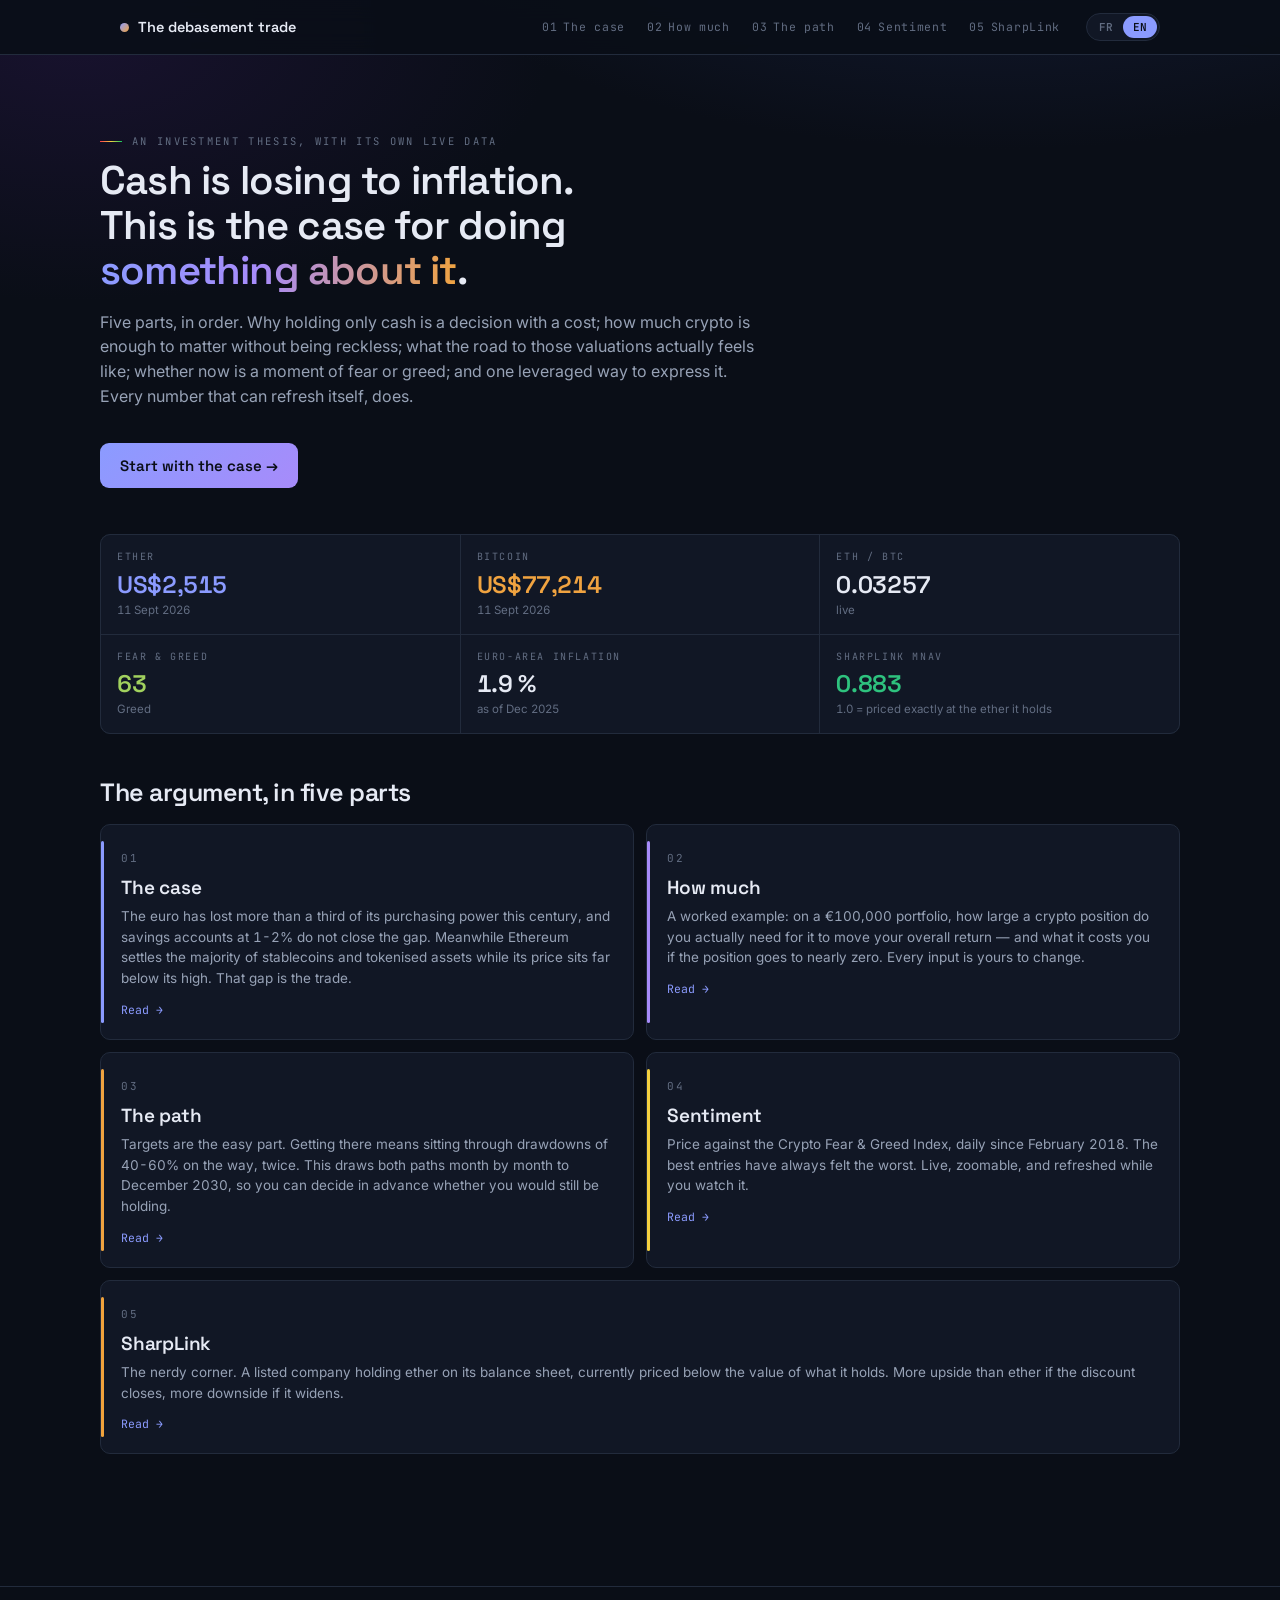
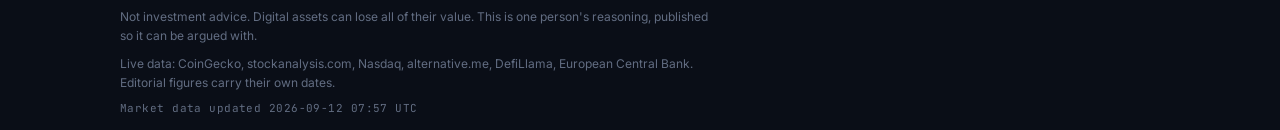
==== commit feee5a17: "Derive the Fear & Greed label from the value, not the API's English string alternative.me returns va" ====
--- a/index.html
+++ b/index.html
@@ -86,15 +86,6 @@
          `<div class="x">${x||""}</div></div>`;
 }
 
-function fngColor(v){
-  const R=[[0,[255,59,78]],[25,[255,138,52]],[50,[244,208,63]],[75,[84,210,122]],[100,[16,201,95]]];
-  v=Math.max(0,Math.min(100,v));
-  let a=R[0],b=R[R.length-1];
-  for(let i=0;i<R.length-1;i++) if(v>=R[i][0]&&v<=R[i+1][0]){a=R[i];b=R[i+1];break;}
-  const f=(v-a[0])/((b[0]-a[0])||1);
-  return "rgb("+a[1].map((c,i)=>Math.round(c+(b[1][i]-c)*f)).join(",")+")";
-}
-
 let DATA = null;
 function ticks(){
   if(!DATA) return;
@@ -105,7 +96,7 @@
     cell(t("home.tick.btc"),  S.usd(m.btc_usd),   S.date(DATA.series[DATA.series.length-1].d), "var(--btc)") +
     cell(t("home.tick.ratio"),S.num(st.ebtc_now,5), t("common.live")) +
     cell(t("home.tick.fng"),  fng ? fng.value : "—",
-         fng ? fng.label : "", fng ? fngColor(fng.value) : null) +
+         fng ? S.fngLabel(fng.value) : "", fng ? S.fngColor(fng.value) : null) +
     cell(t("home.tick.infl"), hicp ? S.num(hicp.annual_rate,1)+" %" : "—",
          hicp ? t("common.asof")+" "+S.date(hicp.annual_rate_date) : "") +
     cell(t("home.tick.mnav"), S.num(st.mnav_now,3),
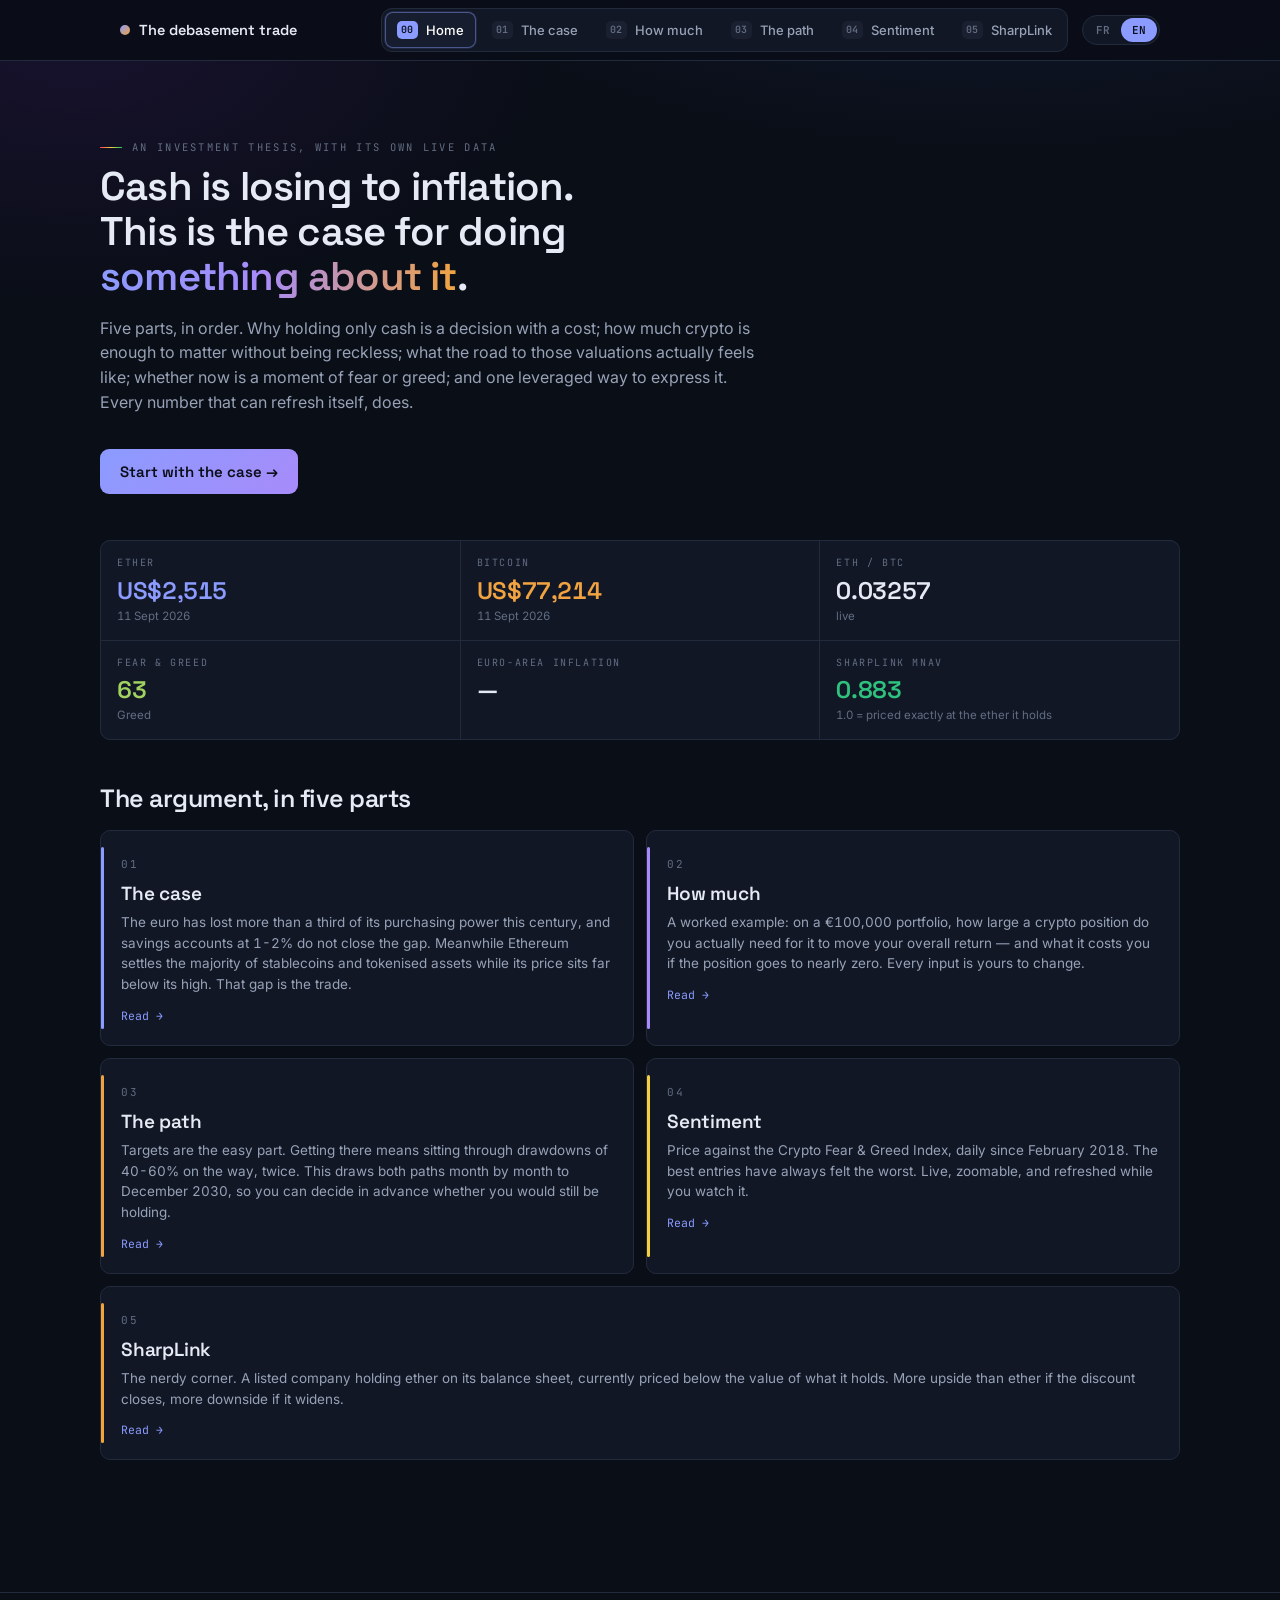
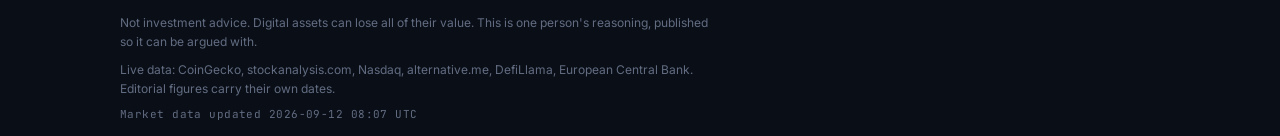
==== commit b6a0e473: "Make the nav read as tabs, and argue inflation over a holding period Nav: the links were 11.5px mono" ====
--- a/index.html
+++ b/index.html
@@ -91,14 +91,18 @@
   if(!DATA) return;
   const st = DATA.stats, m = DATA.market || {};
   const fng = m.fng, hicp = m.hicp;
+  /* multi-year average, not last month's print — see the thesis page */
+  const wins = (hicp && hicp.avg) || {};
+  const inflAvgYears = ["5","10","3"].find(k => wins[k]) || "all";
+  const inflAvg = wins[inflAvgYears];
   document.getElementById("ticks").innerHTML =
     cell(t("home.tick.eth"),  S.usd(st.eth_now),  S.date(DATA.series[DATA.series.length-1].d), "var(--eth)") +
     cell(t("home.tick.btc"),  S.usd(m.btc_usd),   S.date(DATA.series[DATA.series.length-1].d), "var(--btc)") +
     cell(t("home.tick.ratio"),S.num(st.ebtc_now,5), t("common.live")) +
     cell(t("home.tick.fng"),  fng ? fng.value : "—",
          fng ? S.fngLabel(fng.value) : "", fng ? S.fngColor(fng.value) : null) +
-    cell(t("home.tick.infl"), hicp ? S.num(hicp.annual_rate,1)+" %" : "—",
-         hicp ? t("common.asof")+" "+S.date(hicp.annual_rate_date) : "") +
+    cell(t("home.tick.infl"), inflAvg ? S.pct(inflAvg.rate,1) : "—",
+         inflAvg ? t("home.tick.infl.sub",{n:inflAvgYears}) : "") +
     cell(t("home.tick.mnav"), S.num(st.mnav_now,3),
          st.mnav_now < 1 ? t("sb.mnav.d") : "", st.mnav_now < 1 ? "var(--up)" : "var(--ink)");
 
--- a/assets/app.css
+++ b/assets/app.css
@@ -96,35 +96,64 @@
 /* ---------------------------------------------------------------- nav */
 .topbar{
   position:sticky;top:0;z-index:60;
-  background:rgba(10,14,23,.88);backdrop-filter:blur(12px);
+  background:rgba(10,14,23,.92);backdrop-filter:blur(12px);
   border-bottom:1px solid var(--rule);
 }
-.topbar-in{display:flex;align-items:center;gap:16px;height:54px}
+.topbar-in{display:flex;align-items:center;gap:14px;min-height:60px}
 .brand{display:flex;align-items:center;gap:9px;font-family:var(--display);font-weight:600;
-  font-size:14.5px;color:var(--ink);white-space:nowrap}
+  font-size:14.5px;color:var(--ink);white-space:nowrap;flex:none}
 .brand:hover{text-decoration:none}
-.brand .dot{width:9px;height:9px;border-radius:50%;flex:none;
+.brand .dot{width:10px;height:10px;border-radius:50%;flex:none;
   background:linear-gradient(135deg,var(--eth),var(--btc))}
-.navlinks{display:flex;gap:2px;margin-left:auto;overflow-x:auto;scrollbar-width:none}
+.brand .short{display:none}
+@media (max-width:1080px){ .brand .full{display:none} .brand .short{display:inline} }
+
+/* Numbered step chips. Each carries its own surface and a badge, so they read as
+   controls even on the home page where the reader has not clicked anything yet. */
+.navlinks{display:flex;gap:4px;margin-left:auto;overflow-x:auto;scrollbar-width:none;
+  padding:3px;background:var(--panel);border:1px solid var(--rule);border-radius:11px}
 .navlinks::-webkit-scrollbar{display:none}
 .navlinks a{
-  font-family:var(--mono);font-size:11.5px;letter-spacing:.06em;color:var(--ink-3);
-  padding:7px 10px;border-radius:7px;white-space:nowrap;
-}
-.navlinks a:hover{color:var(--ink);background:var(--panel-2);text-decoration:none}
-.navlinks a[aria-current="page"]{color:var(--ink);background:var(--panel-2)}
-.navlinks a .n{color:var(--ink-3);margin-right:6px}
-.navlinks a[aria-current="page"] .n{color:var(--accent)}
-.langsw{display:flex;background:var(--panel);border:1px solid var(--rule);border-radius:20px;padding:2px;flex:none}
+  display:flex;align-items:center;gap:8px;flex:none;
+  font-family:var(--body);font-size:13px;font-weight:500;color:var(--ink-2);
+  padding:7px 11px;border-radius:8px;white-space:nowrap;
+  border:1px solid transparent;transition:.15s;
+}
+.navlinks a .n{
+  display:inline-flex;align-items:center;justify-content:center;
+  min-width:21px;height:18px;border-radius:5px;
+  background:var(--rule-soft);color:var(--ink-3);
+  font-family:var(--mono);font-size:10px;font-weight:600;letter-spacing:.02em;
+}
+.navlinks a:hover{color:var(--ink);background:var(--panel-2);
+  border-color:var(--rule);text-decoration:none}
+.navlinks a:hover .n{background:var(--rule);color:var(--ink-2)}
+.navlinks a[aria-current="page"]{
+  color:#fff;background:var(--panel-2);
+  border-color:rgba(139,155,255,.45);
+  box-shadow:0 0 0 1px rgba(139,155,255,.12);
+}
+.navlinks a[aria-current="page"] .n{background:var(--accent);color:#0a0e17}
+
+.langsw{display:flex;background:var(--panel);border:1px solid var(--rule);
+  border-radius:20px;padding:2px;flex:none}
 .langsw button{
   font-family:var(--mono);font-size:11px;font-weight:600;color:var(--ink-3);
-  background:transparent;border:0;padding:4px 10px;border-radius:16px;cursor:pointer;transition:.15s;
-}
+  background:transparent;border:0;padding:5px 11px;border-radius:16px;cursor:pointer;transition:.15s;
+}
+.langsw button:hover{color:var(--ink)}
 .langsw button[aria-pressed="true"]{background:var(--accent);color:#0a0e17}
-@media (max-width:760px){
-  .topbar-in{height:auto;flex-wrap:wrap;padding:9px 0;gap:10px}
-  .navlinks{order:3;width:100%;margin-left:0}
+
+@media (max-width:900px){
+  .topbar-in{flex-wrap:wrap;padding:10px 0;gap:10px}
+  .navlinks{order:3;width:100%;margin-left:0;
+    /* fade the right edge so it is obvious the strip scrolls */
+    -webkit-mask-image:linear-gradient(90deg,#000 calc(100% - 28px),transparent);
+    mask-image:linear-gradient(90deg,#000 calc(100% - 28px),transparent)}
   .langsw{margin-left:auto}
+}
+@media (max-width:420px){
+  .navlinks a{font-size:12.5px;padding:7px 9px;gap:6px}
 }
 
 /* ---------------------------------------------------------------- panels */
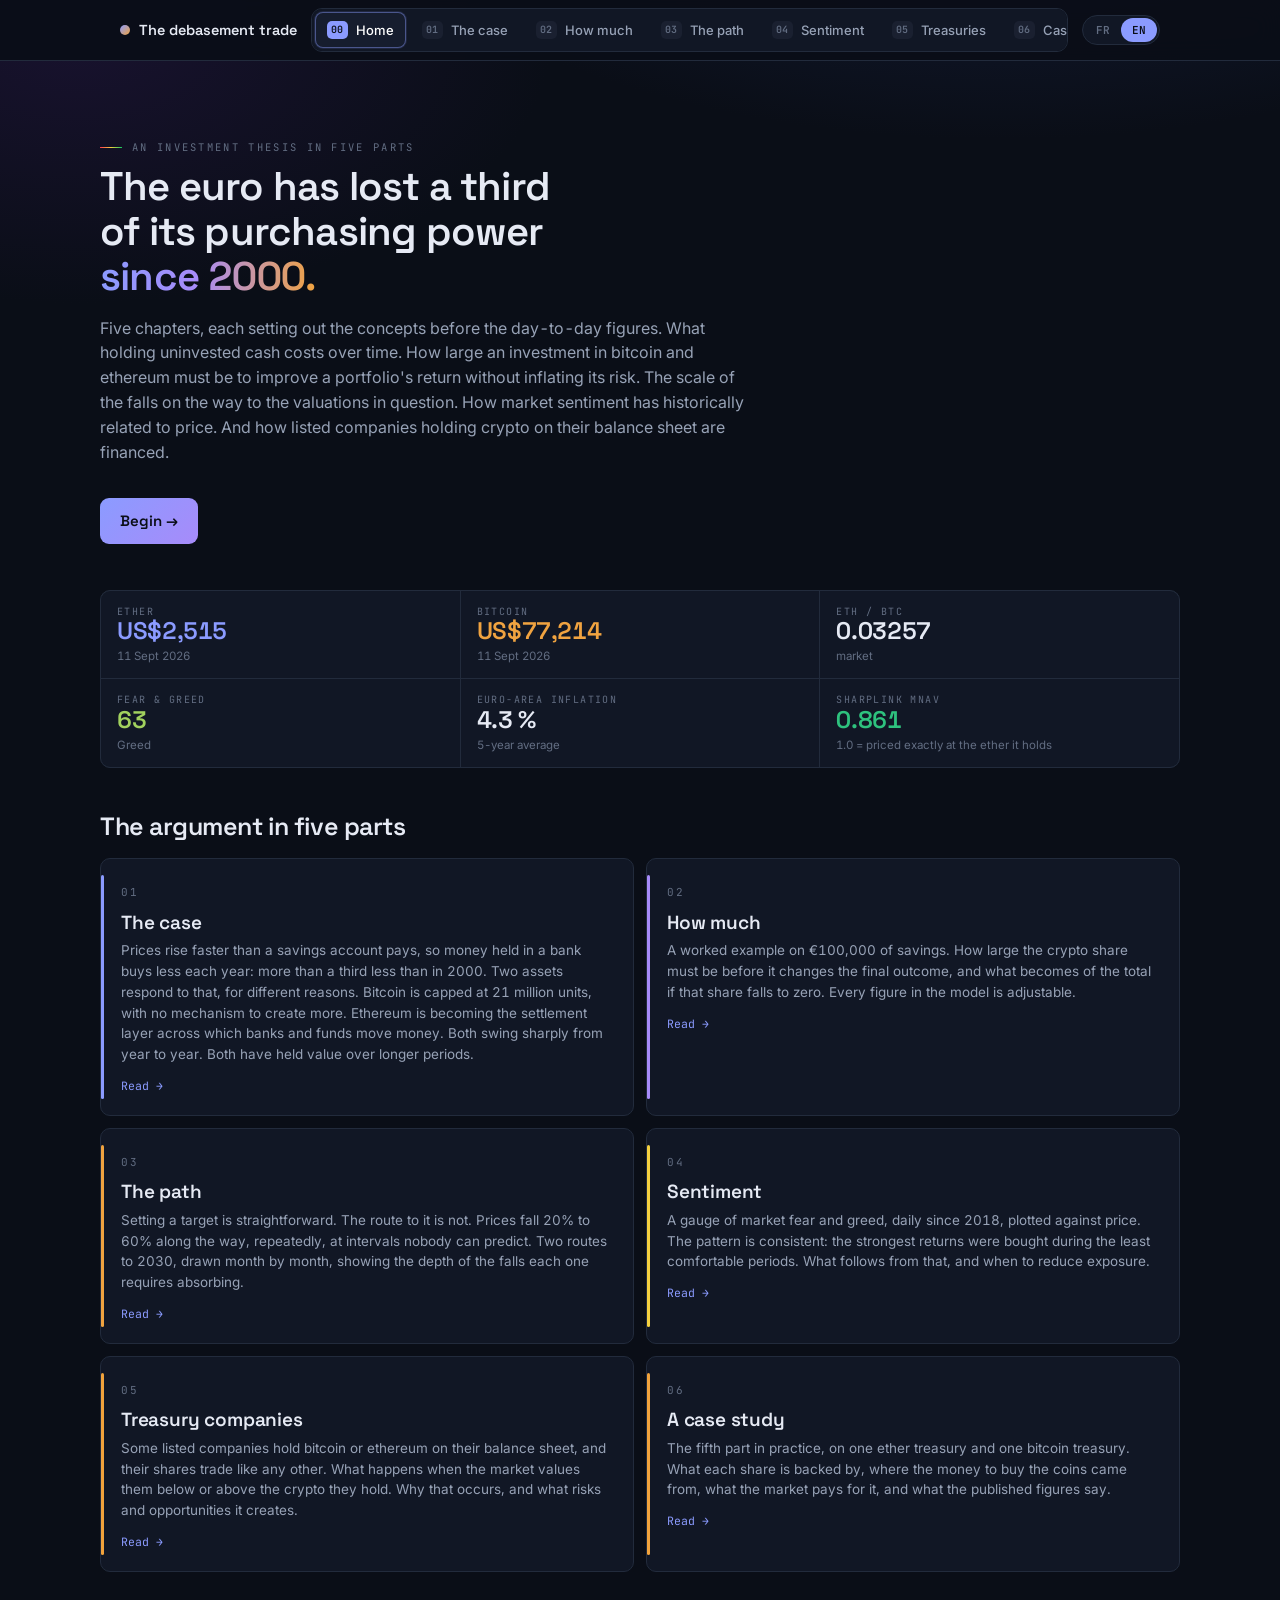
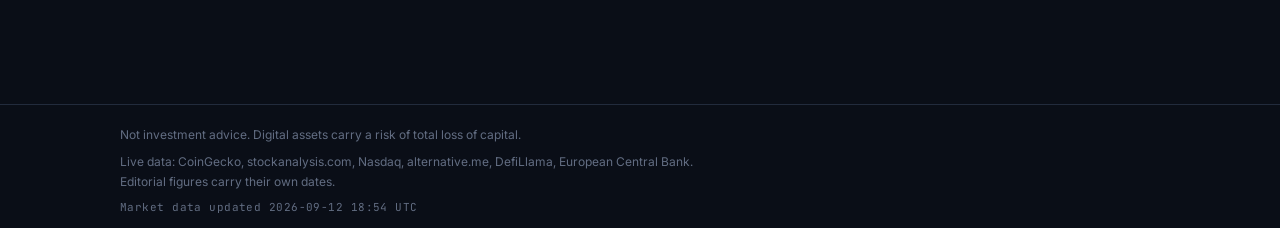
==== commit c5638714: "Split the treasury chapter: part five explains, part six works one example Part five was carrying bo" ====
--- a/index.html
+++ b/index.html
@@ -67,12 +67,13 @@
   ["02","allocation.html","home.c2.t","home.c2.d","#a78bfa"],
   ["03","path.html","home.c3.t","home.c3.d","var(--btc)"],
   ["04","sentiment.html","home.c4.t","home.c4.d","var(--neutral)"],
-  ["05","sbet.html","home.c5.t","home.c5.d","var(--sbet)"]
+  ["05","sbet.html","home.c5.t","home.c5.d","var(--sbet)"],
+  ["06","case.html","home.c6.t","home.c6.d","var(--sbet)"]
 ];
 
 function cards(){
   document.getElementById("cards").innerHTML = CARDS.map(([n,href,tk,dk,col],i)=>
-    `<a class="card${i===4?" wide":""}" href="${href}">`+
+    `<a class="card" href="${href}">`+
       `<span class="bar" style="background:${col}"></span>`+
       `<span class="n">${n}</span>`+
       `<h3>${t(tk)}</h3><p>${t(dk)}</p>`+
--- a/assets/app.css
+++ b/assets/app.css
@@ -169,13 +169,14 @@
   display:grid;gap:1px;background:var(--rule);
   border:1px solid var(--rule);border-radius:var(--r);overflow:hidden;
 }
-.strip .cell{background:var(--panel);padding:14px 16px;min-width:0}
-.strip .k{font-family:var(--mono);font-size:10px;letter-spacing:.16em;text-transform:uppercase;
-  color:var(--ink-3);white-space:nowrap;overflow:hidden;text-overflow:ellipsis}
+.strip .cell{background:var(--panel);padding:14px 16px;min-width:0;
+  display:flex;flex-direction:column}
+.strip .cell .v{margin-top:auto}
+.strip .k{font-family:var(--mono);font-size:10px;letter-spacing:.14em;text-transform:uppercase;
+  color:var(--ink-3);line-height:1.35;overflow-wrap:anywhere}
 .strip .v{font-family:var(--display);font-weight:600;font-size:clamp(19px,2.7vw,24px);
   letter-spacing:-.015em;margin-top:7px;line-height:1.05}
-.strip .x{font-size:11.5px;color:var(--ink-3);margin-top:5px;
-  white-space:nowrap;overflow:hidden;text-overflow:ellipsis}
+.strip .x{font-size:11.5px;color:var(--ink-3);margin-top:5px;line-height:1.4;overflow-wrap:anywhere}
 
 /* ---------------------------------------------------------------- controls */
 .seg{display:inline-flex;background:var(--panel);border:1px solid var(--rule);
@@ -230,6 +231,16 @@
 .badge.warn{background:rgba(239,83,80,.14);color:#ff8a86}
 .badge.ok{background:rgba(46,194,126,.14);color:#57d79b}
 
+/* two-up comparison blocks, used by the thesis and treasury pages */
+.cases{display:grid;grid-template-columns:1fr 1fr;gap:12px}
+.case{border:1px solid var(--rule);border-radius:var(--r);padding:16px;background:var(--panel)}
+.case.bull{border-color:rgba(46,194,126,.4)}
+.case .lbl{font-family:var(--mono);font-size:10.5px;letter-spacing:.15em;
+  text-transform:uppercase;color:var(--ink-3)}
+.case .row{display:flex;justify-content:space-between;gap:12px;margin-top:11px;font-size:14px}
+.case .row b{font-family:var(--display);font-size:19px;font-weight:600}
+@media (max-width:620px){ .cases{grid-template-columns:1fr} }
+
 /* ---------------------------------------------------------------- charts */
 svg.chart{display:block;width:100%;height:auto;overflow:visible}
 .gl{stroke:var(--rule-soft);stroke-width:1}
@@ -268,3 +279,12 @@
 }
 @media (prefers-reduced-motion:reduce){*{transition:none!important;animation:none!important}
   html{scroll-behavior:auto}}
+
+/* linked inputs on the allocation page: target price and spot side by side */
+.linked{display:grid;grid-template-columns:1fr 1fr;gap:12px}
+.linked .inp label{display:block;font-size:12.5px;color:var(--ink-2);margin-bottom:6px}
+.linked .inp input{width:100%}
+.drv{font-family:var(--mono);font-size:9.5px;letter-spacing:.1em;text-transform:uppercase;
+  color:var(--ink-3);border:1px solid var(--rule);border-radius:4px;padding:1px 5px;
+  margin-left:5px;vertical-align:1px}
+@media (max-width:420px){ .linked{grid-template-columns:1fr} }
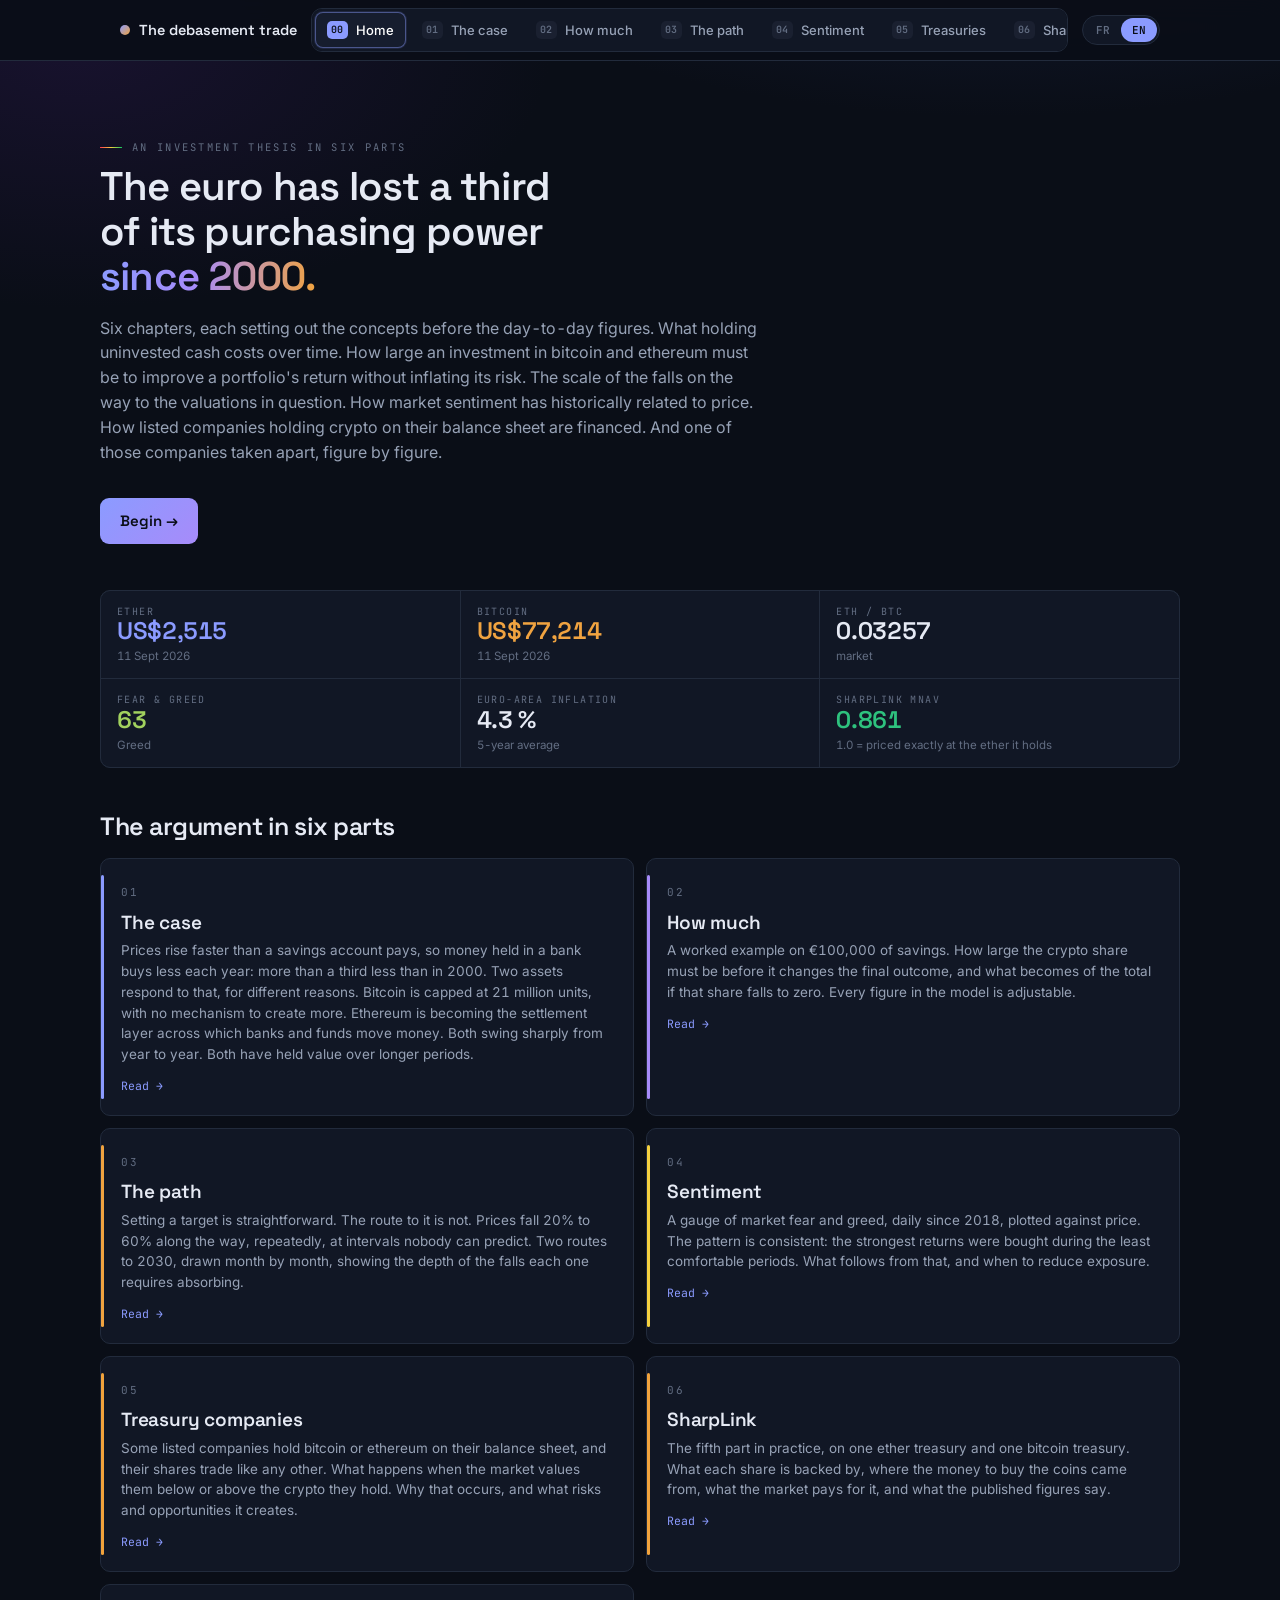
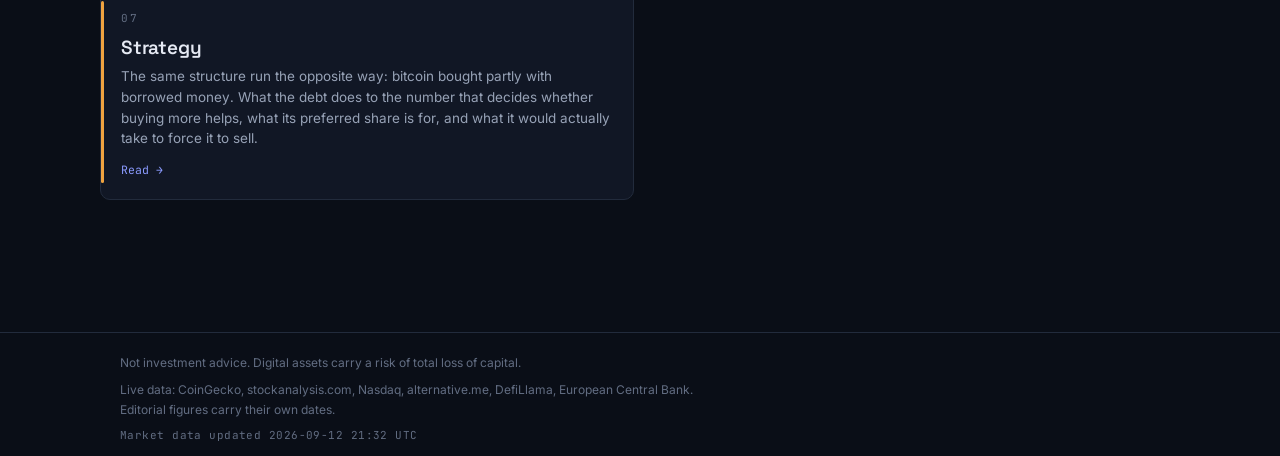
==== commit 5b14ca87: "Split the treasury material three ways and add Strategy as part seven Part five is now the mechanism" ====
--- a/index.html
+++ b/index.html
@@ -68,7 +68,8 @@
   ["03","path.html","home.c3.t","home.c3.d","var(--btc)"],
   ["04","sentiment.html","home.c4.t","home.c4.d","var(--neutral)"],
   ["05","sbet.html","home.c5.t","home.c5.d","var(--sbet)"],
-  ["06","case.html","home.c6.t","home.c6.d","var(--sbet)"]
+  ["06","case.html","home.c6.t","home.c6.d","var(--sbet)"],
+  ["07","strategy.html","home.c7.t","home.c7.d","var(--btc)"]
 ];
 
 function cards(){
--- a/assets/app.css
+++ b/assets/app.css
@@ -100,13 +100,22 @@
   border-bottom:1px solid var(--rule);
 }
 .topbar-in{display:flex;align-items:center;gap:14px;min-height:60px}
+@media (max-width:860px){
+  .topbar-in{flex-wrap:wrap;gap:9px;min-height:0;padding-block:9px}
+  .topbar-in .navlinks{order:3;flex-basis:100%;margin-left:0}
+  .topbar-in .langsw{margin-left:auto}
+}
 .brand{display:flex;align-items:center;gap:9px;font-family:var(--display);font-weight:600;
   font-size:14.5px;color:var(--ink);white-space:nowrap;flex:none}
 .brand:hover{text-decoration:none}
 .brand .dot{width:10px;height:10px;border-radius:50%;flex:none;
   background:linear-gradient(135deg,var(--eth),var(--btc))}
 .brand .short{display:none}
-@media (max-width:1080px){ .brand .full{display:none} .brand .short{display:inline} }
+/* The full name used to be dropped below 1080px, which left a phone showing one
+   word where the app's title should be. The bar wraps to two rows instead: the
+   name and the language switch on top, the tab strip across the width below. The
+   short name is now a real title too, kept only for the narrowest screens. */
+@media (max-width:430px){ .brand .full{display:none} .brand .short{display:inline} }
 
 /* Numbered step chips. Each carries its own surface and a badge, so they read as
    controls even on the home page where the reader has not clicked anything yet. */
@@ -288,3 +297,13 @@
   color:var(--ink-3);border:1px solid var(--rule);border-radius:4px;padding:1px 5px;
   margin-left:5px;vertical-align:1px}
 @media (max-width:420px){ .linked{grid-template-columns:1fr} }
+
+/* Ranked bars. Used for the ETH/BTC ratio levels on part one and the
+   institutional holders on part six. */
+.bars{display:flex;flex-direction:column;gap:9px}
+.br{display:grid;grid-template-columns:minmax(120px,1.1fr) 1fr 86px;gap:14px;align-items:center;font-size:13px}
+.br .n{color:var(--ink-2)}
+.br .t{height:10px;background:var(--rule-soft);border-radius:2px;overflow:hidden}
+.br .t>i{display:block;height:100%;border-radius:2px}
+.br .v{font-family:var(--mono);font-size:12.5px;font-weight:600;text-align:right;color:var(--ink)}
+@media (max-width:620px){ .br{grid-template-columns:1fr;gap:3px}.br .v{text-align:left} }
